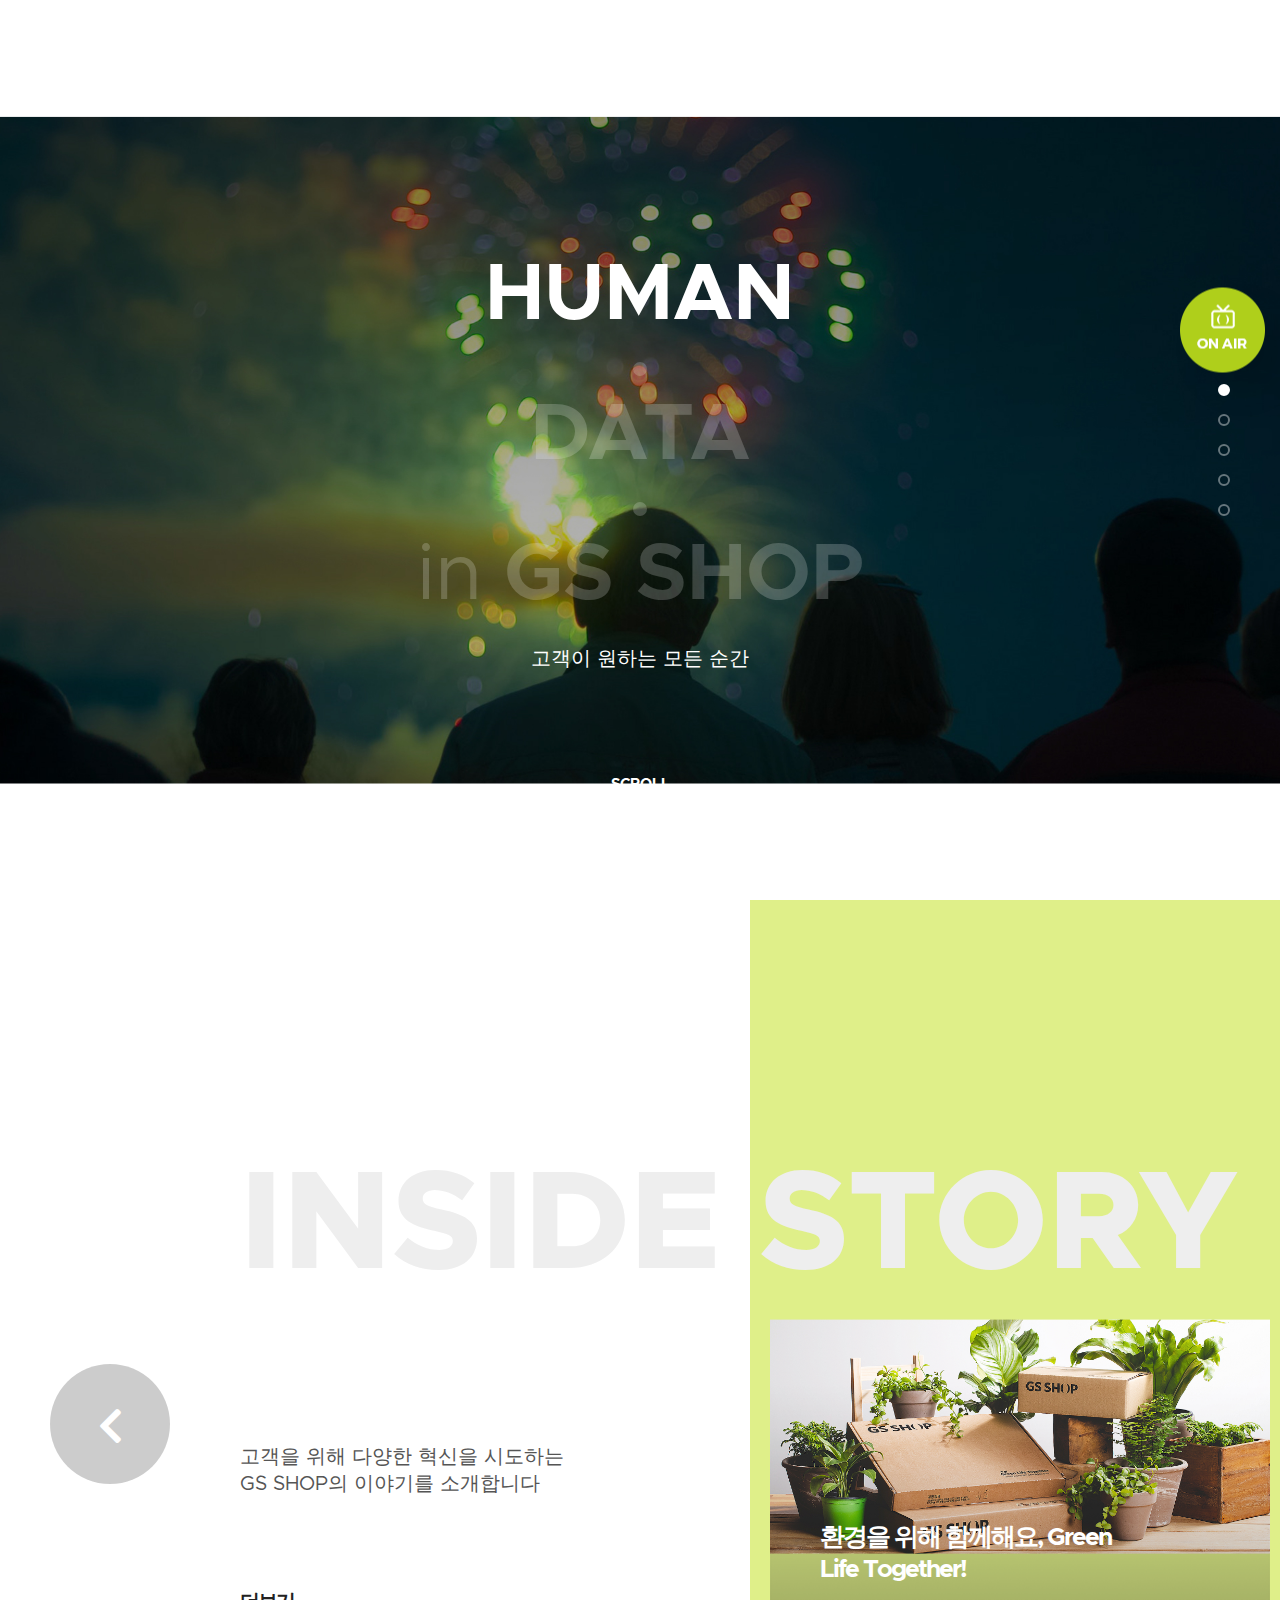
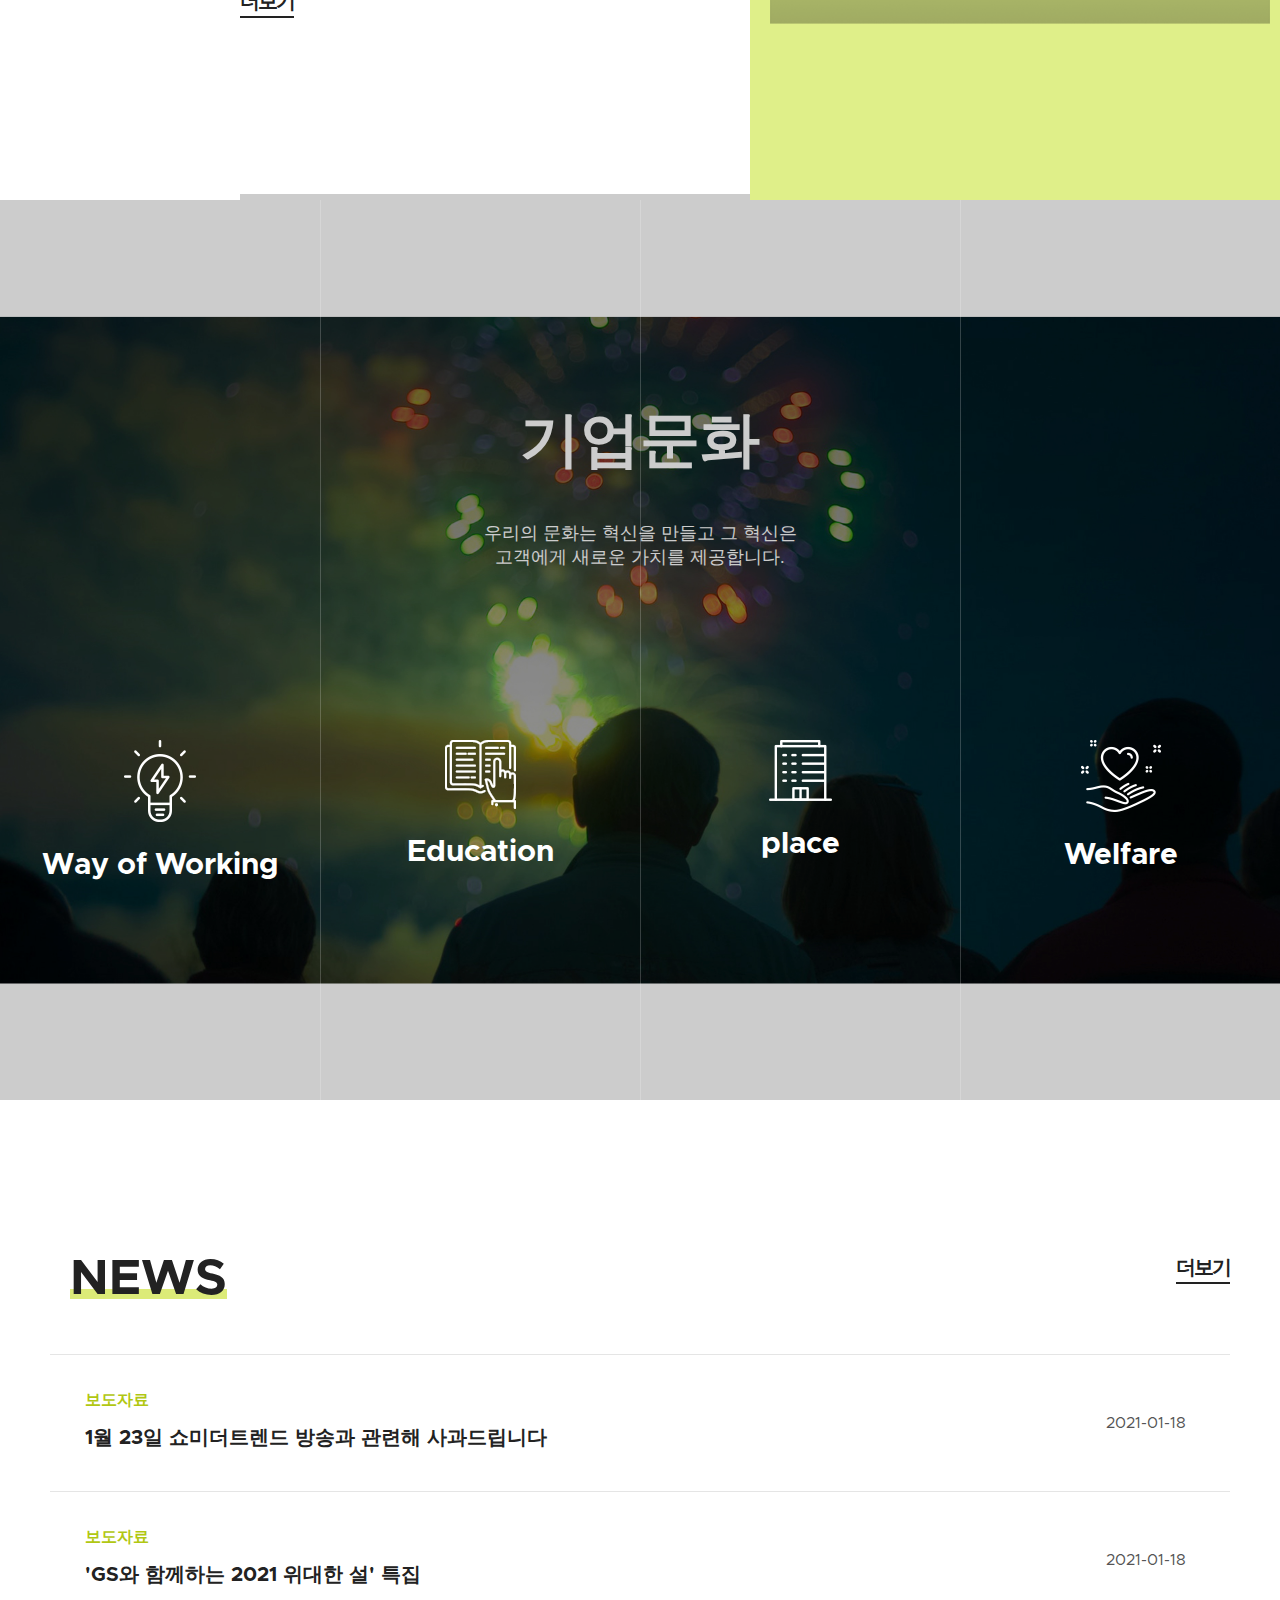
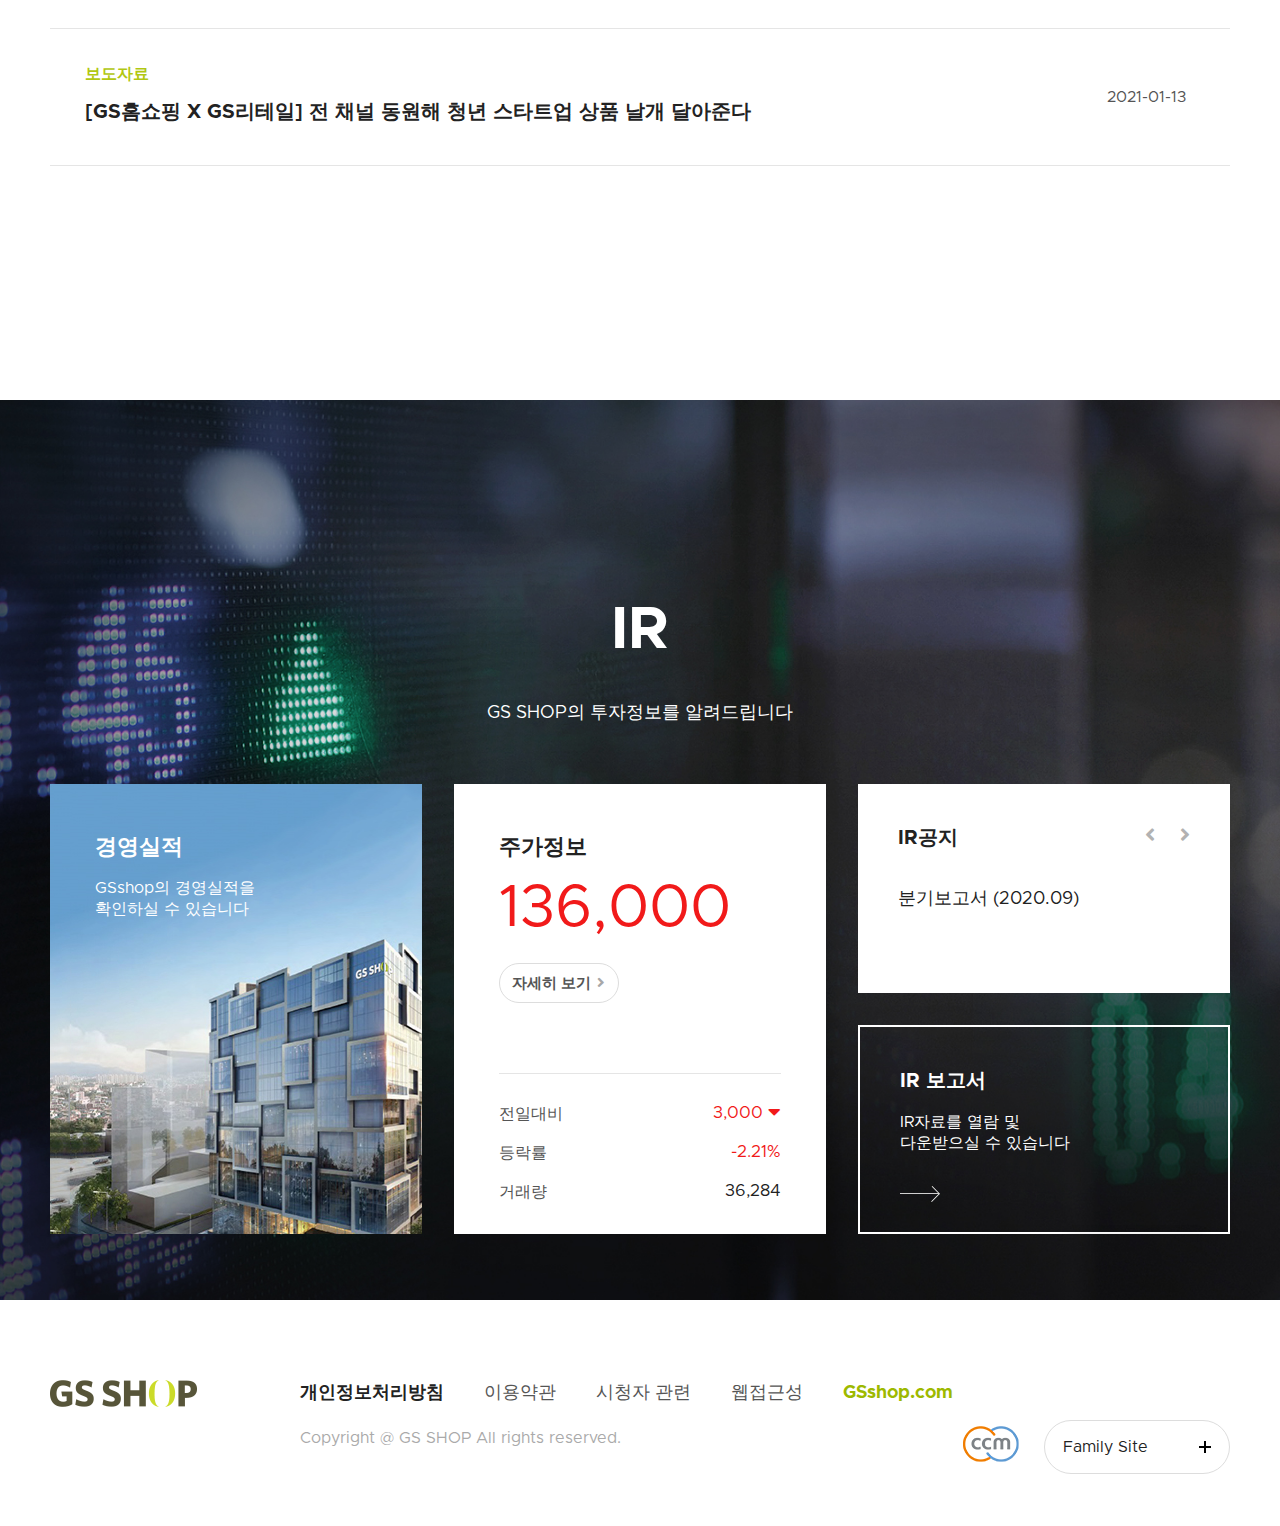
==== index.html @ 45866433 "Add files via upload" ====
<!DOCTYPE html>
<html lang="ko">
  <head>
    <meta charset="utf-8" />
    <meta http-equiv="X-UA-Compatible" content="IE=edge" />
    <meta name="viewport" content="width=device-width, initial-scale=1, viewport-fit=cover" />
    <meta name="keywords" content="GS SHOP, GS홈쇼핑, GS SHOP 홈페이지, GS홈쇼핑 홈페이지, GS홈쇼핑 기업사이트">
    <title>GS SHOP</title>
    <meta name="description" content="GS SHOP(GS홈쇼핑)의 비전, 비즈니스, 기업문화, 뉴스, IR 관련 내용을 소개하는 공식 홈페이지 입니다.">
    <link rel="shortcut icon" type="image/x-icon" href="favicon.ico" />
    <link rel="stylesheet" href="fa/css/all.min.css" />
    <link rel="stylesheet" href="css/web-font.css" />
    <link rel="stylesheet" href="css/style-pc.css" media="screen and (min-width: 1024px)" />
    <link rel="stylesheet" href="css/style-m.css" media="screen and (max-width: 1023.9px)" />
    <script src="js/jquery-3.5.1.min.js"></script>
    <script src="js/common.js"></script>
  </head>
<body class="main">
  <div id="wrapper" class="">
    <a href="#main" id="skip-nav">메뉴 건너뛰기</a>
    <header id="header" class="">
      <h1><a href="index.html"><img alt="GS SHOP" src="./img/logo_white.png" /><img alt="GS SHOP" src="./img/logo_color.png" /></a></h1>
      <a id="menu-m" href="#" class="mobile">
        <img alt="메뉴 열기" src="./img/icon-menu.png" />
        <img alt="메뉴 열기" src="./img/icon-menu-dark.png" />
      </a>
      <nav id="gnb">
        <ul class="pc">
          <li data-menu="introduce" class="">
            <a href="#">회사소개</a>
            <ul>
              <li data-menu="summary"><a href="#">회사개요</a></li>
              <li data-menu="history"><a href="#">연혁</a></li>
              <li data-menu="business"><a href="#">사업소개</a></li>
              <li data-menu="culture"><a href="#">기업문화</a></li>
            </ul>
          </li>
          <li data-menu="media">
            <a href="#">미디어센터</a>
            <ul>
              <li data-menu="news"><a href="#">NEWS</a></li>
              <li data-menu="on-air"><a href="#">ON-AIR</a></li>
              <li data-menu="indise-story"><a href="#">INSIDE STORY</a></li>
            </ul>
          </li>
          <li data-menu="manage">
            <a href="#">지속가능경영</a>
            <ul>
              <li data-menu="contribution"><a href="#">사회공헌</a></li>
              <li data-menu="environment"><a href="./page/manege-environment.html">환경경영</a></li>
              <li data-menu="shared-growth"><a href="#">동반성장</a></li>
              <li data-menu="future"><a href="#">미래성장</a></li>
              <li data-menu="ethics"><a href="#">윤리경영</a></li>
            </ul>
          </li>
          <li data-menu="invest" class="on">
            <a href="#">투자정보</a>
            <ul>
              <li data-menu="ir-info"><a href="#">IR정보</a></li>
              <li data-menu="performance"><a href="#">경영실적</a></li>
              <li data-menu="structure"><a href="#">기업지배구조</a></li>
            </ul>
          </li>
        </ul>
        <a class="hire pc" href="#">인재채용<br />바로가기</a>

        <div id="top-mobile" class="mobile">
          <a class="close mobile" href="#"><img src="./img/icon-close.png" alt="네비게이션 메뉴 닫기"></a>
          <a class="logo" href="index.html"><img alt="GS SHOP" src="./img/logo_color.png" /></a>
          <ul class="lang">
            <li class="on"><a href="#">KOR</a></li>
            <li><a href="#">ENG</a></li>
          </ul>
        </div>
        <div class="scroll mobile">
          <ul>
            <li data-menu="introduce">
              <a href="#">회사소개<i class="fas fa-chevron-down"><span>열기</span></i><i class="fas fa-chevron-up"><span>닫기</span></i></a>
              <ul>
                <li data-menu="summary"><a href="#">회사개요</a></li>
                <li data-menu="history"><a href="#">연혁</a></li>
                <li data-menu="business"><a href="#">사업소개</a></li>
                <li data-menu="culture"><a href="#">기업문화</a></li>
              </ul>
            </li>
            <li data-menu="media">
              <a href="#">미디어센터<i class="fas fa-chevron-down"><span>열기</span></i><i class="fas fa-chevron-up"><span>닫기</span></i></a>
              <ul>
                <li data-menu="news"><a href="#">NEWS</a></li>
                <li data-menu="on-air"><a href="#">ON-AIR</a></li>
                <li data-menu="indise-story"><a href="#">INSIDE STORY</a></li>
              </ul>
            </li>
            <li data-menu="manage">
              <a href="#">지속가능경영<i class="fas fa-chevron-down"><span>열기</span></i><i class="fas fa-chevron-up"><span>닫기</span></i></a>
              <ul>
                <li data-menu="contribution"><a href="#">사회공헌</a></li>
                <li data-menu="environment"><a href="#">환경경영</a></li>
                <li data-menu="shared-growth"><a href="#">동반성장</a></li>
                <li data-menu="future"><a href="#">미래성장</a></li>
                <li data-menu="ethics"><a href="#">윤리경영</a></li>
              </ul>
            </li>
            <li data-menu="invest" class="">
              <a href="#">투자정보<i class="fas fa-chevron-down"><span>열기</span></i><i class="fas fa-chevron-up"><span>닫기</span></i></a>
              <ul>
                <li data-menu="ir-info"><a href="#">IR정보</a></li>
                <li data-menu="performance"><a href="#">경영실적</a></li>
                <li data-menu="structure"><a href="#">기업지배구조</a></li>
              </ul>
            </li>
          </ul>
          <a class="hire" href="#">인재채용<br />바로가기</a>
        </div>
        <p id="info-mobile" class="mobile">
          <a href="#">입점안내</a>
          <a href="#">위치안내</a>
        </p>
      </nav>

      <ul id="top-menu" class="pc">
        <li><a href="#">입점안내</a></li>
        <li><a href="#">위치안내</a></li>
        <li class="lang">
          <a href="#">KOR</a>
          <a href="#">ENG</a>
        </li>
        <span class="chevron">
          <i class="fas fa-chevron-down"><span>언어 열기</span></i>
          <i class="fas fa-chevron-up"><span>언어 닫기</span></i>
        </span>
      </ul>
    </header>

    <main id="main">
      <a class="btn-onair" href="#"><img src="./img/icon-onair.png" alt="on air"></a>
      <ul id="page-indicator" class="indicator pc">
        <li class="on"><a href="#main-visual">1번 섹션 보기</a></li>
        <li class=""><a href="#main-story">2번 섹션 보기</a></li>
        <li class=""><a href="#main-culture">3번 섹션 보기</a></li>
        <li class=""><a href="#main-news">4번 섹션 보기</a></li>
        <li class=""><a href="#main-ir">5번 섹션 보기</a></li>
      </ul>

      <section id="main-visual" class="page">
        <video class="pc" autoplay muted loop poster="./img/main-visual-01.jpg">
          <source src="./video/main-video.mp4" />
        </video>
        <div class="animation human">
          <h2>
            <em>HUMAN</em>
            <em>DATA</em>
            <em><span>in</span> GS SHOP</em>
          </h2>
          <p>
            <span>고객이 원하는 모든 순간</span>
            <span>고객에 대한 이해와 데이터를 바탕으로</span>
            <span>고객의 더 나은 삶과 특별한 경험을 만들어 나갑니다</span>
          </p>
          
        </div>
        <span>SCROLL</span>
      </section>

      <section id="main-story" class="page swipe">
        <h2>
          Designing Life Together
          <em>INSIDE STORY</em>
          <P>고객을 위해 다양한 혁신을 시도하는<br />GS SHOP의 이야기를 소개합니다</P>
        </h2>
        <a class="more" href="#">더보기</a>
        <ul>
          <li>
            <a href="#">
              <div class="txt">
                <em>환경을 위해 함께해요, Green<br />Life Together!</em>
                <span>2020 GS SHOP의 친환경 활동 총결산</span>
              </div>
              
            </a>
          </li>
          <li>
            <a href="#">
              <div class="txt">
                <em>스물다섯 살 GS SHOP의 아주<br />특별한 생일 파티</em>
                <span>개국 25주년을 맞은 GS SHOP 생일 파티에 여러분을 초대합니다!!</span>
              </div>
            </a>
          </li>
          <li>
            <a href="#">
              <div class="txt">
                <em>"상생을 위한 끊임없는 노력" GS<br />SHOP 상생스토리</em>
                <span>파트너사와 함께 어려움을 극복해 나갑니다.</span>
              </div>
            </a>
          </li>
          <li>
            <a href="#">
              <div class="txt">
                <em>홈쇼핑 방송의 패러다임을 바꾸<br />다! OSS(One Stop Service)<br />이야기</em>
                <span>임직원과 고객의 경험을 풍성하게 하는 영상 제작 프로젝트 'OSS'를 소개합니다.</span>
              </div>
            </a>
          </li>
        </ul>
        <p class="control pc">
          <a href="#" class="prev"><i class="fas fa-chevron-left"><span>이전</span></i></a>
          <a href="#" class="next on"><i class="fas fa-chevron-right"><span>다음</span></i></a>
        </p>
        <div class="status"><span></span></div>
      </section>
      
      <section id="main-culture" class="page">
        <video class="pc" autoplay muted loop poster="./img/main-visual-01.jpg">
          <source src="./video/main-culture.mp4" />
        </video>
        <div class="title">
          <h2>기업문화</h2>
          <p>우리의 문화는 혁신을 만들고 그 혁신은<br class="only-m" />고객에게 새로운 가치를 제공합니다.</p>
        </div>
        <ul>
          <li class="on">
            <a href="#" class="category">
              <img src="./img/main-culture-01.png" alt="">
              <h3>Way of Working<p>GS SHOP은 함께 고민하고<br />함께 혁신합니다</p></h3>
            </a>
            <ul class="contents">
              <li><a href="#">Digital TRansformation</a></li>
              <li><a href="#">Collaboration</a></li>
              <li><a href="#">Innovation Eco System</a></li>
            </ul>
          </li>
          <li>
            <a href="#" class="category">
              <img src="./img/main-culture-02.png" alt="">
              <h3>Education<p>GS SHOP의 교육은<br />가르치지 않습니다</p></h3>
            </a>
            <ul class="contents">
              <li><a href="#">Open Innovation 교육</a></li>
              <li><a href="#">자발적 참여형 교육제도</a></li>
            </ul>
          </li>
          <li>
            <a href="#" class="category">
              <img src="./img/main-culture-03.png" alt="">
              <h3>place<p>GS SHOP의 혁신은 바로<br />이 곳에서 만들어 집니다</p></h3>
            </a>
            <ul class="contents">
              <li><a href="#">Open Innovation Office</a></li>
              <li><a href="#">Zaban, Urban</a></li>
              <li><a href="#">휴식공간</a></li>
            </ul>
          </li>
          <li>
            <a href="#" class="category">
              <img src="./img/main-culture-04.png" alt="">
              <h3>Welfare<p>GS SHOP의 임직원들의 '걱정 없는'<br />회사생활을 만들어 나갑니다</p></h3>
            </a>
            <ul class="contents">
              <li><a href="#">휴양시설</a></li>
              <li><a href="#">사내어린이집</a></li>
              <li><a href="#">헬스장</a></li>
            </ul>
          </li>
        </ul>
      </section>
      
      <section id="main-news" class="page">
        <div id="news-wrapper">
          <div>
            <h2>NEWS</h2>
            <a href="#" class="more">더보기</a>   
          </div>
          <ul>
            <li class="on cover">
              <a href="#">
                <div>
                  <span class="category">보도자료</span>
                  <em>1월 23일 쇼미더트렌드 방송과 관련해 사과드립니다</em>
                  <p>1월 23일 밤 쇼미더트렌드 방송과 관련하여 사과드립니다. 23일 밤 방송 중 출연자의 적절치 한 발언으로 고객님과 시청자 여러분들께 실망스러움을 드렸습니다. GS홈쇼핑은 이 상황을 심각하게 받아들이고 무거운 책임감을 느끼고 ...</p>
                  <span class="date">2021-01-18</span>
                </div>
              </a>
            </li>
            <li class="">
              <a href="#">
                <div>
                  <span class="category">보도자료</span>
                  <em>'GS와 함께하는 2021 위대한 설' 특집</em>
                  <p> -GS샵 X GS리테일, 올 7월 통합 앞두고 ‘위대한 설’ 첫 고객 통합 마케팅 기획 -공동경품 진행 ‘황금소 코인’ 총 60명 추첨…양사크로스 마케팅도 펼쳐 합병을...</p>
                  <span class="date">2021-01-18</span>
                </div>
              </a>
            </li>
            <li class="">
              <a href="#">
                <div>
                  <span class="category">보도자료</span>
                  <em>[GS홈쇼핑 X GS리테일] 전 채널 동원해 청년 스타트업 상품 날개 달아준다</em>
                  <p>-GS홈쇼핑, GS리테일과 미래 먹거리 발굴 프로젝트 ‘넥스트 푸디콘’ 통해 스타트업 지원 -162개 참가기업 중 5곳 6개월간 멘토링 진행…페이크커피, 저염도시락 등 상품화 성공 -GS홈쇼핑, 오픈이노베이션 위해 국내외 800여개...</p>
                  <span class="date">2021-01-13</span>
                </div>
              </a>
            </li>
          </ul>
        </div>
      </section>

      <section id="main-ir" class="page">
        <div class="title">
          <h2>IR</h2>
          <p>GS SHOP의 투자정보를 알려드립니다</p>
        </div>

        <div class="layout">
          <div class="layout-box col pic1"><a href="#"><em class="title">경영실적</em><span>GSshop의 경영실적을<br />확인하실 수 있습니다</span></a></div>
          <div class="layout-box col bg">
            <em class="title">주가정보</em>
            <span>136,000</span>
            <a href="#">자세히 보기<i class="fas fa-angle-right"></i></a>
            <ul>
              <li>전일대비<em>3,000<i class="fas fa-caret-down"><span>하락</span></i></em></li>
              <li>등락률<em>-2.21%</em></li>
              <li>거래량<em>36,284</em></li>
            </ul>
          </div>
          <div class="layout-box row">
            <div class="bg" id="ir-slide">
              <em class="title">IR공지</em>
              <ul>
                <li class="mobile"><a href="#">IR공지를 확인하실 수 있습니다</a></li>
                <li class="on"><a href="#">분기보고서 (2020.09)</a></li>
                <li><a href="#">주요사항보고서(회사합병결정)</a></li>
                <li><a href="#">GS홈쇼핑, (주)한진에 전략적 투자...물류협력 파트너십 강화</a></li>
                <li><a href="#">GS홈쇼핑, KCGS 지배구조 평가서 '우수기업' 선정</a></li>
              </ul>
              <p class="control">
                <a href="#" class="prev"><i class="fas fa-angle-left"><span>이전</span></i></a>
                <a href="#" class="next"><i class="fas fa-angle-right"><span>다음</span></i></a>
              </p>
            </div>
            <div class="border">
              <a href="#">
                <em class="title">IR 보고서</em>
                <span>IR자료를 열람 및<br />다운받으실 수 있습니다</span>
              </a>
            </div>
          </div>
        </div>
      </section>
    </main>

    <footer id="footer">
      <ul class="link">
        <li><a href="#">개인정보처리방침</a></li>
        <li><a href="#">이용약관</a></li>
        <li><a href="#">시청자 관련</a></li>
        <li><a href="#">웹접근성</a></li>
        <li><a href="#">GSshop.com</a></li>
      </ul>
      <span>Copyright @ GS SHOP All rights reserved.</span>
      <div id="footer-menu">
        <a href="#"><img alt="소비자중심경영 인증제도 CCM" src="./img/iconFooter_ccm.png" /></a>
        <button type="button" class="family ">
          Family Site
          <span class="more"></span>
          <ul>
            <li>
              <em>자매사</em>
              <ul>
                <li><a href="#">GS</a></li>
                <li><a href="#">GS칼텍스</a></li>
                <li><a href="#">GS리테일</a></li>
                <li><a href="#">GS EPS</a></li>
                <li><a href="#">GS건설</a></li>
                <li><a href="#">GS글로벌</a></li>
                <li><a href="#">GS스포츠</a></li>
                <li><a href="#">GS에너지</a></li>
                <li><a href="#">GS E&R</a></li>
              </ul>
            </li>
            <li>
              <em>자회사</em>
              <ul>
                <li><a href="#">GS텔레서비스</a></li>
                <li><a href="#">텐바이텐</a></li>
              </ul>
            </li>
          </ul>
        </button>
      </div>
    </footer>
  </div>
  
<script>
'use strict';

// main page scroll event
var numPage = $('#main > section.page').length;
var pageNow = 0;
var pagePrev = 0;
var pageNext = 0;
var scrollEvent = ('onmousewheel' in window) ? 'mousewheel' : 'DOMMouseScroll';
var isBlocked = false;

// pc에서 만 적용
if($(window).width() > 1024) {
  showPage(1);
  
  $('#page-indicator > li > a').on('click', function() {
    var index = $('#page-indicator > li').index($(this).parent());
    showPage(index + 1);
  });
  
  window.addEventListener(scrollEvent, function(e) {
    e.preventDefault();
    if (isBlocked === true) return false;
    isBlocked = true;
    var delta = 0;
    if (scrollEvent === 'mousewheel') {
      delta = e.wheelDelta / -120;
    } else {
      delta = e.detail / 3;
    }
    if (delta > 0) {
      showPage(pageNext);
    } else if (delta < 0) {
      showPage(pagePrev);
    }
  }, {'passive': false});
}

$(window).on('resize', function() {
  if($(window).width() > 1024) {
  showPage(1);
  
  $('#page-indicator > li > a').on('click', function() {
    var index = $('#page-indicator > li').index($(this).parent());
    showPage(index + 1);
  });
  
  window.addEventListener(scrollEvent, function(e) {
    e.preventDefault();
    if (isBlocked === true) return false;
    isBlocked = true;
    var delta = 0;
    if (scrollEvent === 'mousewheel') {
      delta = e.wheelDelta / -120;
    } else {
      delta = e.detail / 3;
    }
    if (delta > 0) {
      showPage(pageNext);
    } else if (delta < 0) {
      showPage(pagePrev);
    }
  }, {'passive': false});
}
});

function showPage(n) {
  var scrollAmt = $('section.page:eq(' + (n - 1) + ')').offset().top;
  $('html').stop(true).animate({'scrollTop': scrollAmt}, 500, function() {
    isBlocked = false;
  });
  $('#page-indicator > li').removeClass('on');
  $('#page-indicator > li:eq(' + (n - 1) + ')').addClass('on');
  pageNow = n;
  pagePrev = (n <= 1) ? 1 : (n - 1);
  pageNext = (n >= numPage) ? numPage : (n + 1);
}


// IR 공지 slide event
if($(window).width() > 500) textSlide('#ir-slide', 2);
else textSlide('#ir-slide', 1);

$(window).on('resize', function() {
  if($(window).width() > 500) textSlide('#ir-slide', 2);
  else textSlide('#ir-slide', 1);
});

function textSlide(selector, first) {
  var $selector = $(selector);
  var numSlide = $selector.find('> ul > li').length;
  var slideNow = 0;
  var slidePrev = 0;
  var slideNext = 0;
  var slideFirst = first;

  showSlide(slideFirst);

  $selector.find('.prev').on('click', function() {
    showSlide(slidePrev);
  });
  $selector.find('.next').on('click', function() {
    showSlide(slideNext);
  });

  function showSlide(n) {
    $selector.find('> ul > li').css({'display': 'none'});
    $selector.find('> ul > li:eq(' + (n - 1) + ')').css({'display': 'block'});
    slideNow = n;
    slidePrev = (n === 2) ? numSlide : n - 1;
    slideNext = (n === numSlide) ? 2 : n + 1;
  }
}

</script>
</body>
</html>
---- css/web-font.css ----
@charset "utf-8";

@font-face {
  font-family: 'Metropolis';
  font-weight: 300;
  src: url(../font/Metropolis-Light.woff) format('woff');
}

@font-face {
  font-family: 'Metropolis';
  font-weight: 400;
  src: url(../font/Metropolis-Regular.woff) format('woff');
}

@font-face {
  font-family: 'Metropolis';
  font-weight: 500;
  src: url(../font/Metropolis-Medium.woff) format('woff');
}

@font-face {
  font-family: 'Metropolis';
  font-weight: 700;
  src: url(../font/Metropolis-Bold.woff) format('woff');
}

@font-face {
  font-family: 'Metropolis';
  font-weight: 800;
  src: url(../font/Metropolis-ExtraBold.woff) format('woff');
}
---- css/style-pc.css ----
@charset "utf-8";

/* reset */
html {-webkit-text-size-adjust: none; text-size-adjust: none;}
body {margin: 0;}
h1, h2, h3, h4, h5, h6, p, ul, ol, li , dl, dd {margin: 0; padding: 0;}
li {list-style: none;}
a {color: inherit; text-decoration: none;}
em {font-style: normal;}
img {max-width: 100%; vertical-align: middle;}
.mobile {display: none !important;}
br.only-m {content: '';}
br.only-m:after {content: '\00a0';}
.ir-hidden {position: absolute; left: -9999px;}
i[class^="fas"] {position: relative; display: inline-block; vertical-align: middle; overflow: hidden;}
i[class^="fas"] span {position: absolute; left: -9999px;}
button {background: none; text-align: left; font-size: inherit; font-family: inherit; color: inherit; outline: none;}
.clearfix::after {content: ''; display: block; clear: both;}
table {border-collapse: collapse; border-spacing: 0; } 
th, td { display: inline-block; white-space: nowrap; text-align: left;}


/* common */
body {font-family: 'Metropolis', sans-serif; font-weight: 400; font-size: 16px; color: #222222;}
#wrapper {position: relative; min-width: 1024px; overflow: hidden;}
#skip-nav {position: fixed; left: 0; top: -30px; width: 100%; height: 30px; line-height: 30px; text-align: center; background: #cccccc; transition: all 0.3s; z-index: 99999;}
#skip-nav:focus {top: 0;}
#header {position: fixed; left: 0; top: 0; width: 100%; height: 90px; z-index: 10000;}
#header::before {content: ''; position: absolute; left: 0; top: 0; width: 100%; height: 0; transition: height 0.3s; background: #ffffff;}
#header::after {content: ''; position: absolute; left: 0; top: 100%; width: 100%; height: 1px; background: #dddddd; opacity: 0;}
#header h1 {position: absolute; left: 50px; top: 0; width: 146px; height: 100%;}
#header h1 a {display: block; height: 100%;}
#header h1 a img {position: absolute; width: 100%; left: 0; top: 50%; transform: translate(0, -50%);}
#header h1 a img + img {display: none;}
#gnb {position: absolute; left: 50%; top: 50%; transform: translate(-50%, -50%);}
#gnb > ul > li {position: relative; float: left;  text-align: center;}
#gnb > ul > li + li {margin-left: 80px;}
#gnb > ul > li > a {position: relative; display: block; line-height: 90px; font-weight: 600; color: #ffffff; transition: color 0.3s;}
#gnb > ul > li > a::after {content: ''; position: absolute; left: 0; bottom: 0; width: 100%; height: 3px;  background: #b1c715; opacity: 0;}
#gnb > ul > li:hover > a::after {opacity: 1;}
#gnb > ul > li > ul {position: absolute; top: 100%; width: 100%; height: 0; overflow: hidden; margin-top: 40px; font-weight: 300; color: #555555; transition: height 0.2s;}
#gnb > ul > li[data-menu^="media"],
#gnb > ul > li[data-menu^="invest"] {position: relative;}
#gnb > ul > li[data-menu^="media"] > ul,
#gnb > ul > li[data-menu^="invest"] > ul {position: absolute; left: 50%; transform: translate(-50%, 0); width: 120px;}
#gnb > ul > li > ul > li > a {display: block; line-height: 34px;}
#gnb > ul > li > ul > li > a:hover {font-weight: 500; color: #b1c712;}
#gnb > a.hire {position: absolute; left: calc(100% + 6%); top: calc(100% + 40px); width: 320px; height: 168px; padding: 30px 35px; font-size: 20px; line-height: 26px; font-weight: 300; background: url(../img/gnb_hire.jpg) center no-repeat; background-size: cover; box-sizing: border-box;  display: none;}
#gnb > a.hire::before {content: ''; width: 44px; height: 10px; position: absolute; left: 35px; bottom: 30px; background: url(../img/icon-arrow.png) center no-repeat; background-size: cover;}
#top-menu {position: absolute; height: 100%; right: 50px; top: 50%; transform: translate(0, -50%); z-index: 10;}
#top-menu > li {float: left; font-size: 15px; color: #ffffff; transition: all 0.3s;}
#top-menu > li:first-child {position: relative;}
#top-menu > li:first-child::after {content: ''; width: 1px; height: 11px; background: #ffffff; position: absolute; left: 100%; top: 50%; transform: translate(-50%, -50%);}
#top-menu > li > a {display: block; line-height: 90px; padding: 0 16px;}
#top-menu > li.lang {position: relative; top: 28px; font-size: 14px; width: 94px; height: 36px; padding-left: 20px; margin-left: 20px; border-radius: 32px; box-sizing: border-box; overflow: hidden; transition: all 0.3s; border: 1px solid rgba(255, 255, 255, 0.4); transition: none;}
#top-menu > li.lang > a {display: block; line-height: 36px; padding: 0;}
#top-menu > .chevron {position: absolute; right: 16px; top: 50%; transform: translate(0, -50%);}
#top-menu > .chevron > i {color: #ffffff;}
#top-menu > .chevron > i + i {display: none;}

/* #header.dark {background: #ffffff;} */
#header.open:before {height: 360px;}
#header.open:after {opacity: 1;}
#header.dark h1 a img,
#header.open h1 a img {display: none;}
#header.dark h1 a img + img,
#header.open h1 a img + img {display: block;}
#header.dark #gnb > ul > li > a,
#header.open #gnb > ul > li > a {color: #222222;}
#header.open #gnb > ul > li > ul {height: 170px;}
#header.open #gnb > a.hire {display: block;}
#header.dark #top-menu > li,
#header.open #top-menu > li {color: #222222;}
#header.dark #top-menu > li:first-child::after,
#header.open #top-menu > li:first-child::after {background-color: #c3c3c3;}
#header.dark #top-menu > li.lang,
#header.open #top-menu > li.lang {border-color: rgba(0, 0, 0, 0.4);}
#header.dark #top-menu > .chevron > i,
#header.open #top-menu > .chevron > i {color: rgba(0, 0, 0, 0.4);}
#top-menu > li.lang.on {height: 70px; border-radius: 15px; background: #ffffff;}
#top-menu > li.lang.on > a:hover {color: #afc511;}
#top-menu > li.lang.on + .chevron > i {display: none;}
#top-menu > li.lang.on + .chevron > i + i {display: block;}

@media screen and (max-width: 1280px) {
  #gnb > ul > li + li {margin-left: 40px;}
  #gnb > a.hire {width: 240px; height: 145px; padding: 25px 30px;}
  #top-menu {right: 15px;}
  #top-menu > li > a {padding: 0 10px;}
  #top-menu > li.lang {margin-left: 0;}
}


/* main */
body.main #main > section {height: 100vh;}
body.main #main > .btn-onair {position: fixed; right: 15px; top: 50%; width: 85px; height: 85px; transform: translate(0, calc(-50% - 120px)); z-index: 1000; border-radius: 50%; box-shadow: 20px 20px 30px 0 rgb(0 0 0 / 10%);}
body.main #main > .btn-onair > img {width: 100%;}
body.main #main > ul.indicator {position: fixed; right: 50px; top: 50%; transform: translate(0, -50%); z-index: 1000;}
body.main #main > ul.indicator > li + li {margin-top: 18px;}
body.main #main > ul.indicator > li > a {display: block; width: 12px; height: 12px; text-indent: -9999px; overflow: hidden; border: 2px solid #ffffff; border-radius: 50%; box-sizing: border-box; opacity: 0.4;}
body.main #main > ul.indicator > li.on > a {background: #ffffff; opacity: 1;}
body.main #main > ul.indicator.dark > li > a {border-color: #333333;}
body.main #main > ul.indicator.dark > li.on > a {background: #333333;}

#main-visual {position: relative; overflow: hidden; min-height: 750px;}
#main-visual > div.animation {position: absolute; left: 50%; top: 50%; transform: translate(-50%, -50%); width: 500px; color: rgba(255, 255, 255, 0.2);}
#main-visual > div.animation > h2 {font-size: 80px; font-weight: 700; text-align: center; margin-bottom: 30px;}
#main-visual > div.animation > h2 > em {position: relative ;}
#main-visual > div.animation > h2 > em + em {display: block; margin-top: 60px;}
#main-visual > div.animation > h2 > em + em::before {content: ''; position: absolute; left: 50%; top: -50%; transform: translate(-50%, 50%); width: 14px; height: 14px; border-radius: 50%; background: rgba(255, 255, 255, 0.2);}
#main-visual > div.animation > h2 > em > span {font-weight: 400;}
#main-visual > div.animation > p {position: relative;}
#main-visual > div.animation > p > span {position: absolute; font-size: 20px; color: #ffffff;display: none; width: 100%; text-align: center;}

#main-visual > div.animation.default {color: #ffffff;}
#main-visual > div.animation.human > h2 > em:first-child {color: #ffffff}
#main-visual > div.animation.human > p > span:first-child {display: block;}
#main-visual > div.animation.data > h2 > em:nth-child(2) {color: #ffffff}
#main-visual > div.animation.data > p > span:nth-child(2) {display: block;}
#main-visual > div.animation.gs > h2 > em:nth-child(3) {color: #ffffff}
#main-visual > div.animation.gs > p > span:nth-child(3) {display: block;}
#main-visual > span {position: absolute; left: 50%; bottom: 60px; transform: translate(-50%, 0); font-size: 15px;  font-weight: 700; color: #ffffff; }
#main-visual > span::before {content: ''; position: absolute; left: 50%; top: 50%; width: 4px; height: 4px; border-radius: 50px; background: #ffffff;animation: scroll-effect 0.5s linear 0s infinite alternate forwards;}
#main-visual > span::after {content: ''; display: block; width: 24px; height: 38px; border: 2px solid #ffffff; border-radius: 30px; box-sizing: border-box; margin: 10px auto 0;}

#main-story {position: relative; overflow: hidden;}
#main-story::before {content: ''; display: block; width: 530px; height: 100%; background: #dfef89; margin-left: auto;}
#main-story > h2 {position: absolute; left: 240px; top: 50%; transform: translate(0, -50%); font-size: 30px; color: #b1c712; z-index: 10;}
#main-story > h2 > em {display: block; font-size: 90px; font-weight: 800; color: #222222; margin-top: 24px; position: relative;}
#main-story > h2 > p {margin-top: 46px; font-size: 20px; font-weight: 400; color: #555555;}
#main-story > p.control {position: absolute; left: 50px; bottom: 316px; width: 1370px;}
#main-story > p.control > a.prev {float: left;}
#main-story > p.control > a.next {float: right;}
#main-story > p.control > a {width: 120px; height: 120px; font-size: 40px; line-height: 120px; text-align: center; border-radius: 50%; color: #ffffff; background: rgba(0, 0, 0, 0.2);}
#main-story > p.control > a.on {background: rgba(0, 0, 0, 0.5);}
#main-story > a.more {position: absolute; left: 240px; bottom: 182px;}
#main-story > ul {position: absolute; width: 2090px; left: 770px; top: 50%; transform: translate(0, -10%);}
#main-story > ul > li {float: left; width: 500px; height: 304px; background: url(../img/main-story-01.jpg) center top no-repeat; background-size: 100%;}
#main-story > ul > li:nth-child(2) {background-image: url(../img/main-story-02.jpg);}
#main-story > ul > li:nth-child(3) {background-image: url(../img/main-story-03.jpg);}
#main-story > ul > li:nth-child(4) {background-image: url(../img/main-story-04.jpg);}
#main-story > ul > li + li {margin-left: 30px;}
#main-story > ul > li > a {position: relative; display: block; height: 100%; background: url(../img/main-story-05.png) center no-repeat; background-size: cover;}
#main-story > ul > li > a > .txt {position: absolute; left: 0; top: 50%; width: 430px; padding: 50px; padding-bottom: 100px; background: none; box-shadow: none; transition: all 0.3s; box-sizing: border-box;}
#main-story > ul > li > a > .txt::after {content: ''; position: absolute; left: 50px; bottom: 50px; width: 40px; height: 16px; background: url(../img/main-story-06.png) center no-repeat; background-size: contain; display: none;}
#main-story > ul > li > a > .txt > em {display: block; font-size: 25px; line-height: 32px; font-weight: 700; letter-spacing: -2px; color: #ffffff; margin-bottom: 20px;}
#main-story > ul > li > a > .txt > span {display: none; font-size: 18px; color: rgba(34, 34, 34, 0.7);}
#main-story .status {position: absolute; width: calc(100% - 770px); left: 240px; bottom: 0;}

#main-story > ul > li:hover > a > .txt {background: #ffffff; box-shadow: 10px 10px 30px 0 rgba(0, 0, 0, 0.1); top: 40%;}
#main-story > ul > li:hover > a > .txt::after {display: block;}
#main-story > ul > li:hover > a > .txt > em {color: #222222;}
#main-story > ul > li:hover > a > .txt > span {display: block;}
#main-story.swipe > h2 {color: #ffffff;}
#main-story.swipe > h2 > em {color: #eeeeee; font-size: 140px; top: -100px;}
#main-story.swipe > h2 > p {color: #555555;}
@media screen and (max-width: 1260px) {
  #main-story::before {width: 300px;}
  #main-story.swipe > h2 > em {font-size: 110px;}
  #main-story .status {width: calc(100% - 540px);}
}

#main-culture {position: relative; overflow: hidden; padding-top: 200px; box-sizing: border-box; min-height: 860px;}
#main-culture > div.title {position: relative; text-align: center; color: #ffffff;}
#main-culture > div.title > h2 {font-size: 60px; margin-bottom: 40px; text-align: center; font-weight: 800px;}
#main-culture > div.title > p {font-size: 18px; text-align: center;}
#main-culture > ul {overflow: hidden; position: absolute; left: 0; top: 0; z-index: 100; width: 100%; height: 100%; color: #fff; background: rgba(0, 0, 0, 0.2);}
#main-culture > ul > li {float: left; width: 25%; height: 100%; box-sizing: border-box; padding-top: 540px; transition: padding-top 0.3s;}
#main-culture > ul > li + li {border-left: 1px solid rgba(255, 255, 255, 0.2);}
#main-culture > ul > li > a.category {display: block; text-align: center;}
#main-culture > ul > li > a.category > h3 {margin-top: 28px; font-size: 30px; font-weight: 700;}
#main-culture > ul > li > a.category > h3 > p {display: none;}
#main-culture > ul > li > ul.contents {display: none;}
#main-culture > ul > li:hover {padding-top: 380px; background: rgba(0, 0, 0, 0.3);}
#main-culture > ul > li:hover > a.category > h3 > p {display: block; margin-top: 20px; font-size: 16px; color: rgba(255, 255, 255, 0.6);}
#main-culture > ul > li:hover > ul.contents {display: block; margin-top: 45px;}
#main-culture > ul > li:hover > ul.contents > li + li {margin-top: 5px;}
#main-culture > ul > li:hover > ul.contents > li > a {display: block; width: 250px; height: 60px; margin: 0 auto; border: 1px solid rgba(255, 255, 255, 0.6); text-align: center; line-height: 58px;}

#main-news {padding: 154px 50px; box-sizing: border-box; overflow: hidden; min-height: 900px;}
#news-wrapper {max-width: 1196px; margin: 0 auto;}
#news-wrapper > div {overflow: hidden; margin-bottom: 50px;}
#news-wrapper > div > h2 {font-size: 50px; font-weight: 700; position: relative; float: left; margin-left: 20px;}
#news-wrapper > div > h2::before {content: ''; position: absolute; left: 0; bottom: 0; width: 100%; height: 10px; transform: translate(0, -50%); background: #DCEB78; z-index: -1;}
#news-wrapper > div > a.more {float: right;}
#news-wrapper > ul > li {border-top: 1px solid #e5e5e5; }
#news-wrapper > ul > li:last-child {border-bottom: 1px solid #e5e5e5;;}
#news-wrapper > ul > li > a {display: block; height: 136px;  overflow: hidden;}
#news-wrapper > ul > li > a::before {content: ''; float: right; width: 500px; height: 100%; background: url(../img/main-news-01.png) center no-repeat; background-size: contain; display: none;}
#news-wrapper > ul > li.cover > a::before {background-size: cover;}
#news-wrapper > ul > li:nth-child(2) > a::before {background-image: url(../img/main-news-02.jpg);} 
#news-wrapper > ul > li:nth-child(3) > a::before {background-image: url(../img/main-news-03.jpg);} 
#news-wrapper > ul > li > a > div {position: relative;  height: 100%; padding: 44px 0 0 44px; box-sizing: border-box;}
#news-wrapper > ul > li > a > div > * {display: block;}
#news-wrapper > ul > li > a > div > span.category {font-size: 16px; color: #b1c712; font-weight: 600; margin-bottom: 14px;}
#news-wrapper > ul > li > a > div > em {font-size: 22px; font-weight: 700; line-height: 27px; margin-bottom: 22px;}
#news-wrapper > ul > li > a > div > p { display: none; font-size: 16px; color: #555; font-weight: 300; line-height: 24px;}
#news-wrapper > ul > li > a > div > span.date {position: absolute; right: 44px; top: 50%; transform: translate(0, -50%);color: #555;}
#news-wrapper > ul > li:hover > a {height: 300px;background: #FBFFE6;}
#news-wrapper > ul > li:hover > a::before {display: block;}
#news-wrapper > ul > li:hover > a > div {width: calc(100% - 500px); float: left; padding-right: 70px;}
#news-wrapper > ul > li:hover > a > div > p {display: block;}
#news-wrapper > ul > li:hover > a > div > span.date {right: auto; top: auto; transform: none; left: 44px; bottom: 44px;}

#main-ir {padding: 200px 50px 0; box-sizing: border-box; background: url(../img/main-ir-01.jpg) center no-repeat; background-size: cover; overflow: hidden; min-height: 880px;}
#main-ir > div.title {text-align: center; color: #ffffff; margin-bottom: 60px;}
#main-ir > div.title > h2 {font-size: 60px; margin-bottom: 40px;text-align: center; font-weight: 800px;}
#main-ir > div.title > p {font-size: 18px; text-align: center;}
#main-ir .col.bg > span {font-size: 60px; color: #f11a1a;}
#main-ir .col.bg > a {display: block; width: 120px; height: 40px; box-sizing: border-box; border: 1px solid #dddddd; border-radius: 50px; font-size: 15px; font-weight: 600; color: #555555; line-height: 40px; text-align: center; margin-top: 25px; transition: all 0.3s;}
#main-ir .col.bg > a i {position: relative; top: -2px; margin-left: 6px; color: #A8A8A8; transition: all 0.3s;}
#main-ir .col.bg > a:hover {background: #b4d41b; border-color: #b4d41b; color: #ffffff;}
#main-ir .col.bg > a:hover i {color: #ffffff;}
#main-ir .col.bg > ul {border-top: 1px solid #e5e5e5; padding-top: 30px; margin-top: 70px;}
#main-ir .col.bg > ul > li {color: #555555; position: relative;}
#main-ir .col.bg > ul > li + li {margin-top: 18px;}
#main-ir .col.bg > ul > li:last-child > em {color: #222222;}
#main-ir .col.bg > ul > li > em {float: right; font-size: 17px; color: #f11a1a; }
#main-ir .col.bg > ul > li i {font-size: 20px; top: -2px; margin-left: 5px;}
#main-ir .row > div {position: relative;}
#main-ir .row > div  em.title {display: block; font-size: 20px; font-weight: 600;}
#main-ir .row > .bg em.title {margin-bottom: 35px;}
#main-ir .row > .bg ul {font-size: 18px;}
#main-ir .row > .bg ul > li {display: none;}
#main-ir .row > .bg ul > li.on {display: block;}
#main-ir .row > .bg p.control {position: absolute; right: 40px; top: 40px;}
#main-ir .row > .bg p.control > a {font-size: 20px; color: #B2B2B2;}
#main-ir .row > .bg p.control > a + a {margin-left: 20px;}
#main-ir .row > .border {position: relative; padding: 0; transition: all 0.3s;}
#main-ir .row > .border::before {content: ''; position: absolute; width: 115px; height: 154px; right: 35px; bottom: -2px; transform: translate(0, 100%); background: url(../img/main-ir-04.jpg) center no-repeat; background-size: cover; box-shadow: 1px 10px 10px 10px rgb(0 0 0 / 10%); transition: all 0.3s;}
#main-ir .row > .border:hover {border-color: #b4d41b; background: #b4d41b;}
#main-ir .row > .border:hover::before {transform: none;}
#main-ir .row > .border > a {display: block; padding: 40px; height: 100%; box-sizing: border-box; background: url(../img/main-ir-03.png) 40px calc(100% - 30px) no-repeat;}
#main-ir .row > .border em.title {margin-bottom: 18px;}
#main-ir .row > .border span {font-size: 16px;}


#footer {position: relative; padding: 80px 50px; background: url(../img/logo_color.png) 50px 80px no-repeat;}
#footer > ul {margin-left: 250px; margin-bottom: 26px;}
#footer > ul > li {display: inline-block; font-size: 18px; font-weight: 600;}
#footer > ul > li + li {margin-left: 35px; color: #555555; font-weight: 400;}
#footer > ul > li:last-child {color: #9db900; font-weight: 600;}
#footer > span {display: block; margin-left: 250px; color: #aaaaaa;}
#footer-menu {position: absolute; right: 50px; top: 80px;}
#footer-menu > a {float: left;}
#footer-menu > button.family {position: relative; width: 186px; height: 54px; padding: 0 18px; box-sizing: border-box; border: 1px solid #dddddd; border-radius: 50px; margin-left: 25px; cursor: pointer; overflow: hidden;}
#footer-menu > button.family > .more {position: absolute; width: 12px; height: 12px; right: 18px; top: 50%; transform: translate(0, -50%); transition: 0.3s;}
#footer-menu > button.family > .more::after {content: ''; position: absolute; width: 12px; height: 2px; left: 0; top: 50%; transform: translate(0, -50%); background: #000000;}
#footer-menu > button.family > .more::before {content: ''; position: absolute; width: 2px; height: 12px; left: 50%; top: 0; transform: translate(-50%, 0); background: #000000;}
#footer-menu > button.family > ul {position: absolute; right: -1px; bottom: -2px; transform: translate(0, 100%); width: 476px; height: 260px; box-sizing: border-box; border: 1px solid #bfd715; border-radius: 30px; background: #ffffff; padding: 50px 40px; transition: transform 0.3s; opacity: 0;}
#footer-menu > button.family > ul > li {margin-bottom: 30px; overflow: hidden;}
#footer-menu > button.family > ul > li + li {padding-top: 30px; border-top: 1px solid #e5e5e5;}
#footer-menu > button.family > ul > li:last-child {margin: 0;}
#footer-menu > button.family > ul > li > em {float: left; width: 25%; font-weight: 600;}
#footer-menu > button.family > ul > li > ul {float: right; width: 75%; font-size: 15px; color: #555555;}
#footer-menu > button.family > ul > li > ul > li {float: left; width: 33.33%; height: 32px;}
#footer-menu > button.family > ul > li > ul > li:hover {color: #b1c712;}
#footer-menu > button.family:hover {overflow: visible;}
#footer-menu > button.family:hover > ul {transform: none; opacity: 1;}
#footer-menu > button.family:hover > .more {transform: translate(0, -50%) rotate(-45deg); z-index: 100;}


@media screen and (max-width: 1300px) {
  #footer-menu {top: 120px;}
  #news-wrapper > ul > li > a::before {width: 380px;}
  #news-wrapper > ul > li > a > div {padding: 35px;}
  #news-wrapper > ul > li > a > div > em {font-size: 20px; margin-bottom: 18px;}
  #news-wrapper > ul > li > a > div > p {font-size: 15px;}
  #news-wrapper > ul > li:hover > a > div {width: calc(100% - 380px);}
  #news-wrapper > ul > li:hover > a > div > span.date {left: 35px;}
}




/* sub (common) */
body.sub.manage.environment #header.dark {background: #ffffff;}

#sub-visual {position: relative; height: 700px; padding-top: 210px; box-sizing: border-box; background: url(../img/environment-visual.jpg) center top no-repeat; background-size: cover;}
#sub-visual > h2 {font-size: 60px; font-weight: 700; color: #ffffff; text-align: center;}
#sub-visual > h2 > p {font-size: 18px; font-weight: 300; margin-top: 35px;}

#lnb {position: absolute; left: 50%; bottom: 0; transform: translate(-50%, 0); width: calc(100% - 180px); height: 200px; padding: 60px 60px; box-sizing: border-box; background: #ffffff;}
#lnb > ol {float: left;}
#lnb > ol > li {float: left;}
#lnb > ol > li + li {position: relative; margin-left: 35px;}
#lnb > ol > li + li::before {content: ''; position: absolute; right: calc(100% + 17px); top: calc(50% - 2px); transform: translate(0, -50%); width: 7px; height: 11px; background: url(../img/sub-visual-icon-01.png) center no-repeat; background-size: contain;}
#lnb > ol > li:nth-child(2) {font-weight: 300; color: #555555;}
#lnb > ol > li.nav {position: relative ;}
#lnb > ol > li.nav > em {position: relative; font-weight: 600;}
#lnb > ol > li.nav > em::after {content: ''; position: absolute; left: calc(100% + 10px); top: 50%; transform: translate(0, -50%); width: 8px; height: 8px; background: url(../img/sub-visual-nav-open.png) center no-repeat; background-size: contain;}
#lnb > ol > li.nav > ul {position: absolute; left: 50%; top: calc(100% + 10px); transform: translate(-50%, 0); width: 160px; text-align: center; color: #555555; box-sizing: border-box; height: 0; overflow: hidden; transition: height 0.3s;}
#lnb > ol > li.nav > ul > li {line-height: 32px;}
#lnb > ol > li.nav > ul > li > a {display: block;}
#lnb > ol > li.nav > ul > li > a:hover {color: #b1c712;}
#lnb > a.share {float: right; font-size: 13px; line-height: 22px; font-weight: 600; padding-left: 28px; background: url(../img/sub-visual-nav-share.png) left center no-repeat;}
#lnb > a.share:hover {color: #b1c712;}

#lnb > ol > li.nav.open > em::after {background-image: url(../img/sub-visual-nav-close.png);}
#lnb > ol > li.nav.open > ul {border: 1px solid #e5e5e5; padding: 14px 0; height: auto;}





/* sub */
body.environment #main > section + section {padding: 120px 5% 140px; margin: 0 auto; box-sizing: border-box;}
body.environment .title {font-size: 35px; font-weight: 700; text-align: center;}
body.environment p.desc {font-size: 18px; color: #555555; line-height: 30px; font-weight: 300; margin-top: 32px;}
body.environment em.sub-title {display: block; font-size: 24px; font-weight: 700; margin: 70px auto 0;}
body.environment em.sub-title + p.desc {margin: 20px auto 0;}


body.environment #intro > em.title {display: block; margin-bottom: 75px;}
body.environment #intro > ul.value {color: #666666; font-size: 20px; font-weight: 700; text-align: center; margin-bottom: 160px;}
body.environment #intro > ul.value > li {display: inline-block;}
body.environment #intro > ul.value > li + li {margin-left: 80px;}
body.environment #intro > ul.value > li > em {font-weight: 300;}
body.environment #intro > ul.value > li > em > strong {display: block; font-size: 72px; color: #222222; margin: 25px 0 10px 0;}
body.environment #intro > ul.value > li > em .unit {font-size: 20px; font-weight: 700; color: #999999;}
body.environment #intro .philosophy {height: 726px; padding-top: 245px; background: url(../img/environment-philosophy.jpg) center no-repeat; background-size: cover; text-align: center; color: #ffffff; box-sizing: border-box;}
body.environment #intro .philosophy > h3 {font-size: 60px; font-weight: 700; margin-bottom: 40px;}
body.environment #intro .philosophy > p {font-size: 28px; font-weight: 300; line-height: 40px;}
body.environment #intro .meaning {padding: 140px 0 114px 0; text-align: center; margin: 0 5%;}
body.environment #intro .meaning + .meaning {border-top: 1px solid #e5e5e5;}
body.environment #intro .meaning > em {display: block; font-size: 35px; font-weight: 700; margin-bottom: 38px;}
body.environment #intro .meaning > strong {display: block; font-size: 60px; font-weight: 800; letter-spacing: -2.4px; color: #b1c712;}

body.environment #organize {width: 100% !important; background: url(../img/environment-organize-01.jpg) center bottom no-repeat; background-size: cover;}
body.environment #organize > img {display: block; margin: 74px auto 0;}
body.environment #organize > div {margin: 25px auto 0; padding-left: 252px; width: 843px; box-sizing: border-box;}
body.environment #organize > div > em {display: block; font-size: 18px; font-weight: 700;}
body.environment #organize > div > p.desc {margin-top: 10px; line-height: 26px;}

body.environment #goal {width: 100% !important; background: #f5f5f5;}
/* body.environment #goal > * {width: 1200px; margin: 0 auto;} */
body.environment #goal > img {display: block; margin: 0 auto; margin: 63px auto 70px;}
body.environment #goal .list-table > li {padding-left: 160px; position: relative;}
body.environment #goal .list-table > li:first-child {border-top-width: 4px;}
body.environment #goal .list-table > li::before {content: ''; position: absolute; left: 0; top: 0; width: 160px; height: 100%; background: url(../img/environment-goal_icon_01.png) center no-repeat;}
body.environment #goal .list-table > li:nth-child(2):before {background-image: url(../img/environment-goal_icon_02.png);}
body.environment #goal .list-table > li:nth-child(3):before {background-image: url(../img/environment-goal_icon_03.png);}
body.environment #goal .list-table > li:nth-child(4):before {background-image: url(../img/environment-goal_icon_04.png);}
body.environment #goal .list-table > li > em {display: block; font-size: 22px; font-weight: 700; margin-bottom: 14px;}
body.environment #goal .table-wrapper {width: 100%; overflow: auto; margin-top: 28px;}
body.environment #goal table {width: 1200px; font-size: 16px; margin-top: 28px;table-layout: fixed; margin: 0 auto;}
body.environment #goal table caption {width: 100%; padding: 17px 0; background: #e8e8e8; font-weight: 600;}
body.environment #goal table tr > * {width: 210px; padding: 17px 20px; box-sizing: border-box;}
body.environment #goal table tr > th:first-child {width: 360px;}
body.environment #goal table thead tr th { text-align: center;}
body.environment #goal table tbody tr {border-top: 1px solid #e5e5e5;}
body.environment #goal table tbody tr:last-child {border-bottom: 1px solid #e5e5e5;}
body.environment #goal table tbody tr td {height: 115px; border-left: 1px solid #e5e5e5; box-sizing: border-box;}
body.environment #goal table tbody tr th {line-height: 28px; padding-left: 85px; background: url(../img/environment-goal_icon_01.png) 20px center no-repeat; background-size: 40px;}
body.environment #goal table tbody tr:nth-child(2) th {background-image: url(../img/environment-goal_icon_02.png);}
body.environment #goal table tbody tr:nth-child(3) th {background-image: url(../img/environment-goal_icon_03.png);}
body.environment #goal table tbody tr:nth-child(4) th {background-image: url(../img/environment-goal_icon_04.png);}
body.environment #goal table tbody tr th ul {font-weight: 400; color: #666; line-height: 26px;} 
body.environment #goal table tbody tr th ul li {position: relative; padding-left: 10px;}
body.environment #goal table tbody tr th ul li::before {content: ''; position: absolute; left: 0; top: 50%; transform: translate(0, -50%); width: 4px; height: 4px; border-radius: 50%; background: #666666;}
body.environment #goal table tbody tr td {position: relative; text-indent: -9999px; overflow: hidden;}
body.environment #goal table tbody tr td.circle::before {content: ''; position: absolute; left: 50%; top: 50%; transform: translate(-50%, -50%); width: 25px; height: 25px; border: 3px solid #c2d922; border-radius: 50px;  box-sizing: border-box;}

body.environment #activity {padding: 120px 0 140px !important;}
body.environment #activity dl > dt {padding: 60px 0 80px 0;}
body.environment #activity dl > dd {padding: 0 5%;}
body.environment #activity dl > dt:nth-child(3) {padding-top: 100px; background: #f5f5f5;}
body.environment #activity dl > dd:nth-child(4) {background: #f5f5f5;}





body.environment #activity dl > dt > h4 {font-size: 42px; font-weight: 300; 
text-align: center;}
body.environment #activity dl > dd > ul > li:first-child > em.sub-title {margin-top: 0;}
body.environment #activity p.desc {margin-bottom: 34px;}
body.environment #activity dl > dd > ul > li > p.desc > span {color: #b1c712; font-weight: 500;}
body.environment #activity dl > dd > ul > li.float-parent > div > p {font-size: 18px; font-weight: 300; line-height: 30px; padding-right: 40px; margin-top: 34px;}
body.environment #activity #graph {padding: 80px 50px; background: #f5f5f5; overflow: hidden;}

body.environment #activity #graph > li {float: left; width: 30.666%;}
body.environment #activity #graph > li + li {margin-left: 4%;}
body.environment #activity #graph > li > dl {position: relative;}
body.environment #activity #graph > li > dl > dd {position: absolute;}

body.environment #activity #campain {padding: 60px; background: #fafbf7;}
body.environment #activity #campain > li.float-parent > img {width: 48%;}
body.environment #activity #campain > li + li {width: 48%; margin-top: 55px;}
body.environment #activity #campain > li + li > * {max-width: 100%;}
body.environment #activity #campain > li::before {content: ''; display: block; width: 54px; height: 66px; background: url(../img/environment-activity-in-04_0.png) center no-repeat; background-size: contain; margin: 0 auto 20px;}
body.environment #activity #campain > li:nth-child(2)::before {background-image: url(../img/environment-activity-in-04_1.png);}
body.environment #activity #campain > li:nth-child(3)::before {background-image: url(../img/environment-activity-in-04_2.png);}
body.environment #activity #campain > li > em {display: block; width: 510px; height: 64px; padding-top: 3px; box-sizing: border-box; margin: 0 auto; text-align: center; color: #ffffff; font-size: 24px; font-weight: 600; line-height: 64px; background: #bfd715;}
body.environment #activity #campain > li > p.desc {text-align: center;}

body.environment #activity #education {padding-bottom: 90px;}
body.environment #activity #education > ul {text-align: center; margin-bottom: 25px;}
body.environment #activity #education > ul > li {width: 380px; height: 380px; border-radius: 50%; overflow: hidden; display: inline-block; position: relative;}
body.environment #activity #education > ul > li:first-child {z-index: 100;}
body.environment #activity #education > ul > li:nth-child(2) {z-index: 10;}
body.environment #activity #education > ul > li + li {margin-left: -40px;}
body.environment #activity #education > ul > li > img {width: 380px; position: absolute; left: 50%; top: 50%; transform: translate(-50%, -50%); border-radius: 50%; transition: width 0.5s;}
body.environment #activity #education > ul > li:hover > img {width: 480px;}
body.environment #activity #education .img-txt {text-align: center;}
body.environment #activity #education .img-txt > span {display: inline-block;}
body.environment #activity #education .img-txt > span + span {margin-left: 110px;}

@media screen and (max-width: 1280px) {
  body.environment #activity #education > ul > li {width: 300px; height: 300px;}
  body.environment #activity #education > ul > li + li {margin-left: -30px;}
  body.environment #activity #education > ul > li:hover > img {width: 380px;}
  body.environment #activity #education > ul > li > img {width: 300px;}
  body.environment #activity #education .img-txt > span + span {margin-left: 40px ;} 
}







/* module */
section > video.pc {position: absolute; left: 50%; top: 50%; transform: translate(-50%, -50%); width: 100%;}
a.more {font-size: 20px; font-weight: 700; letter-spacing: -2px; border-bottom: 2px solid #222222; padding-bottom: 1px; transition: all 0.3s;}
a.more:hover {color: #b1c712; border-color: #b1c712;}

.status {position: relative; height: 6px; background: rgba(0,0,0,0.2);}
.status > span {position: absolute; left: 0; top: 0; height: 100%; background: #bed733; transition: width 0.3s;}

div.layout {max-width: 1196px; height: 450px; margin: 0 auto; overflow: hidden;}
div.layout div.border {border: 2px solid #ffffff; color: #ffffff;}
div.layout div.pic1 {background: url(../img/main-ir-02.jpg) center no-repeat; background-size: cover; color: #ffffff; transition: all 0.3s;}
div.layout div.pic1:hover {background-size: 120%}
div.layout div.bg {background: #ffffff;}
div.layout div.col em.title {display: block; font-size: 22px; margin-bottom: 16px; font-weight: 600;}
div.layout-box {float: left; width: calc(33.33% - 21.33px); height: 100%; padding: 48px 45px; box-sizing: border-box;}
div.layout-box + div.layout-box {margin-left: 32px;}
div.layout-box > div {height: calc(50% - 16px); padding: 40px; box-sizing: border-box;}
div.layout-box > div + div {margin-top: 32px;}
div.layout-box.row {padding: 0;}

.list-table {margin: 30px auto 0;}
.list-table > li {padding: 50px 0; border-top: 1px solid #e5e5e5; font-size: 18px; font-weight: 300;}
.list-table > li:last-child {border-bottom: 1px solid #e5e5e5;}
.list-table > li > span {display: inline-block; width: 190px; font-size: 24px; color: #b1c712; text-align: center;}

.float-parent {overflow: hidden;}
.float-parent > .left {float: left; width: 50%;}
.float-parent > .right {float: right; width: 50%;}
.float-parent img {display: block; margin: 0 auto;}

.slide {position: relative; max-width: 1200px; margin: 0 auto; overflow: hidden; background: pink;}
.slide .status {z-index: 100; background: #ffffff;}
.slide > div.box {position: relative; left: 0; top: 0; width: 100%; height: 100%; }
.slide > div.box img {width: 100%;}
.slide > div.box > .dummy {opacity: 0;}
.slide > div.box > ul {position: absolute; left: 0; top: 0; width: 100%; height: 100%;}
.slide > div.box > ul > li {position: absolute; left: 0; top: 0; width: 100%; height: 100%; display: none;}
.slide > div.box > ul > li:first-child {display: block;}
.slide p.control {position: absolute; right: 40px; bottom: 35px;}
.slide p.control::before {content: ''; width: 1px; height: 100%; position: absolute; left: 50%; top: 0; transform: translate(-50%, 0); background: #e5e5e5;}
.slide p.control > a {float: left; color: #d5d5d5; pointer-events: none;}
.slide p.control > a + a {margin-left: 60px;}
.slide p.control > a.on {color: #000000; pointer-events: initial;}
.slide p.control i {font-size: 35px;}
.slide.slide1 > ul.slide-text {position: absolute; right: 0; bottom: 0; width: 590px; height: 196px; background: #ffffff;}
.slide.slide1 > ul.slide-text > li {position: absolute; width: 100%; height: 100%; padding: 35px 40px; box-sizing: border-box; font-size: 18px; line-height: 28px;  opacity: 0;}
.slide.slide1 > ul.slide-text > li:first-child {opacity: 1;}
.slide.slide1 > ul.slide-text > li > em {display: block; font-size: 30px; line-height: 40px; font-weight: 700; margin-bottom: 30px;}
.slide.slide1 > ul.slide-text > li > span {font-size: 14px;}














@media screen and (max-width: 1220px) {
  #main-ir .col.bg > span {font-size: 40px;}
  div.layout {height: 400px;}
  #main-ir {padding-top: 100px;}
  #main-ir > div.title > h2 {font-size: 40px; margin-bottom: 25px;}
  #main-ir > div.title > p {font-size: 16px;}
  #main-ir .col.bg > ul {margin-top: 24px;}
}



/* animation keyframes */
@keyframes scroll-effect {
  0% {transform: translate(-50%, calc(-50% + 2px));}
  100% {transform: translate(-50%, calc(-50% + 12px));}
}






/*
html {-webkit-text-size-adjust: none; text-size-adjust: none;}
body {margin: 0;}
main {display: block;}
h1, h2, h3, h4, h5, h6, ul, ol, li, dl, dt, dd, p, table, blockquote {margin: 0; padding: 0;}
h1, h2, h3, h4, h5, h6 {font-weight: 700;}
a {color: inherit; text-decoration: inherit;}
a img {border: none;}
img {vertical-align: middle; max-width: 100%;}
li {list-style: none;}
address, em, i, cite {font-style: normal;}
table {border-collapse: collapse;}
table caption {overflow: hidden; width: 0; height: 0;}
i.fas, i.far, i.fal, i.fad, i.fab {position: relative; display: inline-block; vertical-align: middle;}
i.fas span, i.far span, i.fal span, i.fad span, i.fab span {position: absolute; overflow: hidden; text-indent: -999px;}
.pc {display: none !important;}
br.only-pc {content: '';}
br.only-pc:after {content: '\00a0';}
.ir-hidden {position: absolute; left: -9999px;}


html {font-family: 'NanumSquare', '맑은 고딕', 'malgun gothic', '돋움', Dotum, 'Apple SD Gothic Neo', Helvetica, sans-serif; font-weight: 400; font-size: 13px; color: #333333; background: #ffffff;}



@media screen and (min-width: 600px) {

}

img.arrow {animation: arrow-effect 0.5s ease 0s infinite alternate forwards;}
@keyframes arrow-effect {
    0% {left: 0; opacity: 1;}
    100% {left: 10px; opacity: 0.6;}
}

*/
---- css/style-m.css ----
@charset "utf-8";


/* reset */
html {-webkit-text-size-adjust: none; text-size-adjust: none;}
body {margin: 0;}
h1, h2, h3, h4, h5, h6, p, ul, li {margin: 0; padding: 0;}
li {list-style: none;}
a {color: inherit; text-decoration: none;}
em {font-style: normal;}
img {vertical-align: middle; max-width: 100%;}
.pc {display: none !important;}
br.only-pc {content: '';}
br.only-pc:after {content: '\00a0';}
.ir-hidden {position: absolute; left: -9999px;}
i[class^="fas"] {position: relative; display: inline-block; vertical-align: middle; overflow: hidden;}
i[class^="fas"] span {position: absolute; left: -9999px;}
button {background: none; text-align: left; font-size: inherit; font-family: inherit; color: inherit; outline: none;}


/* common */
body {font-family: 'Metropolis', sans-serif; font-weight: 400; font-size: 16px; color: #222222;}
#wrapper {position: relative; min-width: 320px; max-width: 1024px; overflow: hidden;}
#skip-nav {position: fixed; left: 0; top: -30px; width: 100%; height: 30px; line-height: 30px; text-align: center; background: #cccccc; transition: all 0.3s; z-index: 99999;}
#skip-nav:focus {top: 0;}
#header {position: fixed; left: 0; top: 0; width: 100%; height: 45px; z-index: 10000;}
#header::before {content: ''; position: absolute; left: 0; top: 0; width: 100%; height: 0; transition: height 0.3s; background: #ffffff;}
#header::after {content: ''; position: absolute; left: 0; top: 100%; width: 100%; height: 1px; background: #dddddd; opacity: 0;}
#header h1 {position: absolute; left: 5%; top: 0; width: 78px; height: 100%;}
#header h1 a {display: block; height: 100%;}
#header h1 a img {position: absolute; width: 100%; left: 0; top: 50%; transform: translate(0, -50%);}
#header h1 a img + img {display: none;}
#menu-m {position: absolute; right: 5%; top: 50%; width: 16px; transform: translate(0, -50%);}
#menu-m img {width: 100%;}
#menu-m img + img {display: none;}

#header.dark {background: #ffffff;}
#header.dark h1 a img {display: none;}
#header.dark h1 a img + img {display: block;}
#header.dark #menu-m img {display: none;}
#header.dark #menu-m img + img {display: block;}

#gnb {position: absolute; right: 0; top: 0; width: 80%; height: 100vh; background: #ffffff; transform: translate(calc(100% + 30px), 0);}
#gnb > #top-mobile {position: relative; width: 100%; height: 44px; border-bottom: 1px solid #e5e5e5;}
#gnb > #top-mobile > a.close {position: absolute; left: 0; top: 50%; transform: translate(calc(-100% - 10px), -50%); width: 20px; height: 20px;}
#gnb > #top-mobile > a.close > img {width: 100%;}
#gnb > #top-mobile > a.logo {position: absolute; left: 15px; top: 50%; transform: translate(0, -50%); width: 78px; height: 15px;}
#gnb > #top-mobile > a.logo > img {width: 100%;}
#gnb > #top-mobile > ul.lang {position: absolute; right: 15px; top: 50%; transform: translate(0, -50%);}
#gnb > #top-mobile > ul.lang > li {display: inline-block; padding: 0 10px; font-size: 12px; color: #888888; font-weight: 500;}
#gnb > #top-mobile > ul.lang > li.on {color: #000000;}
#gnb > #top-mobile > ul.lang > li + li {border-left: 1px solid #e5e5e5;}
#gnb > .scroll {max-height: calc(100% - 95px); padding-bottom: 100px; box-sizing: border-box; overflow: auto;}
#gnb > .scroll > ul > li > a {display: block; padding: 20px 20px 20px 40px; font-size: 18px; font-weight: 700;}
#gnb > .scroll > ul > li > a > i {color: #888888; float: right; height: 100%; top: 3px;}
#gnb > .scroll > ul > li > a > i + i {display: none;}
#gnb > .scroll > ul > li > ul {border-bottom: 1px solid #e5e5e5; background: #f0f0f0; height: 0; overflow: hidden;}
#gnb > .scroll > ul > li > ul a {display: block; line-height: 36px;}
#gnb > .scroll > ul > li.on > ul {padding: 20px 15px; height: auto; border-top: 2px solid #bfd715;}
#gnb > .scroll > ul > li.on > a > i {display: none;}
#gnb > .scroll > ul > li.on > a > i + i {display: block;}
#gnb a.hire {position: relative; display: block; width: calc(100% - 30px); height: 100px; padding: 15px 20px; font-size: 17px; line-height: 24px; font-weight: 300; background: #EDEDED url(../img/gnb_hire.jpg) right center no-repeat; background-size: contain; box-sizing: border-box; margin: 20px auto 0;}
#gnb a.hire::before {content: ''; width: 30px; height: 10px; position: absolute; left: 15px; bottom: 20px; background: url(../img/icon-arrow.png) center no-repeat; background-size: contain; }
#info-mobile {position: absolute; left: 0; bottom: 0; width: 100%;}
#info-mobile > a {float: left; width: 50%; height: 50px; text-align: center; line-height: 50px; font-size: 13px; font-weight: 700; color: #ffffff; background: #222222;}
#info-mobile > a + a {color: #222222; background: #BFD715;}

#wrapper.open {height: 100vh; overflow: hidden;}
#wrapper.open::before {content: ''; position: absolute; width: 100vw; height: 100vh; background: rgba(0, 0, 0, 0.4); z-index: 10000;}
#wrapper.open #header h1 {opacity: 0.4;}
#wrapper.open #gnb {transform: none;}


/* main */
.btn-onair {position: fixed; bottom: 20px; right: 15px; width: 50px; height: 50px; z-index: 1000;}
#main-visual {height: 100vh; position: relative; overflow: hidden; background: url(../img/main-visual-01.jpg) center no-repeat; background-size: cover;}
#main-visual > div.animation {position: absolute; left: 50%; top: 120px; transform: translate(-50%, 0); width: 500px; color: rgba(255, 255, 255, 0.2);}
#main-visual > div.animation > h2 {font-size: 65px; font-weight: 700; text-align: center; margin-bottom: 30px;}
#main-visual > div.animation > h2 > em {position: relative ;}
#main-visual > div.animation > h2 > em + em {display: block; margin-top: 30px;}
#main-visual > div.animation > h2 > em + em::before {content: ''; position: absolute; left: 50%; top: -50%; transform: translate(-50%, 50%); width: 14px; height: 14px; border-radius: 50%; background: rgba(255, 255, 255, 0.2);}
#main-visual > div.animation > h2 > em > span {font-weight: 400;}
#main-visual > div.animation > p {position: relative;}
#main-visual > div.animation > p > span {position: absolute; font-size: 16px; color: #ffffff;display: none; width: 100%; text-align: center;}

#main-visual > div.animation.default {color: #ffffff;}
#main-visual > div.animation.human > h2 > em:first-child {color: #ffffff}
#main-visual > div.animation.human > p > span:first-child {display: block;}
#main-visual > div.animation.data > h2 > em:nth-child(2) {color: #ffffff}
#main-visual > div.animation.data > p > span:nth-child(2) {display: block;}
#main-visual > div.animation.gs > h2 > em:nth-child(3) {color: #ffffff}
#main-visual > div.animation.gs > p > span:nth-child(3) {display: block;}
#main-visual > span {position: absolute; left: 50%; bottom: 30px; transform: translate(-50%, 0); font-size: 12px;  font-weight: 700; color: #ffffff; }
#main-visual > span::before {content: ''; position: absolute; left: 50%; top: 50%; width: 4px; height: 4px; border-radius: 50px; background: #ffffff;animation: scroll-effect 0.5s linear 0s infinite alternate forwards;}
#main-visual > span::after {content: ''; display: block; width: 24px; height: 38px; border: 2px solid #ffffff; border-radius: 30px; box-sizing: border-box; margin: 10px auto 0;}

@media screen and (max-width: 500px) {
	#main-visual > div.animation > h2 {font-size: 42px;}
	#main-visual > div.animation > p > span {font-size: 15px;}
	#main-visual > div.animation > h2 > em + em::before {transform: translate(-50%, 0);}
}


#main-story {position: relative; overflow: hidden; height: 100vh; min-height: 750px; padding: 120px 50px; box-sizing: border-box;}
#main-story > h2 {font-size: 16px; color: #b1c712; z-index: 10;}
#main-story > h2 > em {display: block; font-size: 45px; font-weight: 800; color: #222222; margin-top: 15px; position: relative;}
#main-story > h2 > p {margin-top: 30px; font-size: 15px; font-weight: 400; color: #555555;}
#main-story > a.more {display: inline-block; margin: 40px 0 60px 0;}
#main-story > ul {width: 2090px;}
#main-story > ul > li {float: left; width: 500px; height: 304px; background: url(../img/main-story-01.jpg) center top no-repeat; background-size: cover;}
#main-story > ul > li:nth-child(2) {background-image: url(../img/main-story-02.jpg);}
#main-story > ul > li:nth-child(3) {background-image: url(../img/main-story-03.jpg);}
#main-story > ul > li:nth-child(4) {background-image: url(../img/main-story-04.jpg);}
#main-story > ul > li + li {margin-left: 30px;}
#main-story > ul > li > a {position: relative; display: block; height: 100%;}
#main-story > ul > li > a > .txt {position: absolute; left: 0; top: 50%; width: 430px; padding: 50px; padding-bottom: 100px; background: none; box-shadow: none; transition: all 0.3s; box-sizing: border-box;}
#main-story > ul > li > a > .txt::after {content: ''; position: absolute; left: 50px; bottom: 50px; width: 40px; height: 16px; background: url(../img/main-story-06.png) center no-repeat; background-size: contain; display: none;}
#main-story > ul > li > a > .txt > em {display: block; font-size: 25px; line-height: 32px; font-weight: 700; letter-spacing: -2px; color: #ffffff; margin-bottom: 20px;}
#main-story > ul > li > a > .txt > span {display: none; font-size: 18px; color: rgba(34, 34, 34, 0.7);}
#main-story #swipe-status {position: absolute; width: calc(100% - 50px); height: 6px; background: rgba(0,0,0,0.2); left: 15px; bottom: 0;}
#main-story #swipe-status::before {content: ''; position: absolute; left: 0; top: 0; width: 25%; height: 100%; background: #b1c712;}

#main-story > ul > li:hover > a > .txt {background: #ffffff; box-shadow: 10px 10px 30px 0 rgba(0, 0, 0, 0.1); top: 40%;}
#main-story > ul > li:hover > a > .txt::after {display: block;}
#main-story > ul > li:hover > a > .txt > em {color: #222222;}
#main-story > ul > li:hover > a > .txt > span {display: block;}

#main-culture {position: relative; overflow: hidden; padding-top: 70px; box-sizing: border-box; background: url(../img/main-culture-05.jpg) center no-repeat; background-size: cover;}
#main-culture > div.title {position: relative; text-align: center; color: #ffffff;}
#main-culture > div.title > h2 {font-size: 40px; margin-bottom: 20px; text-align: center; font-weight: 800px;}
#main-culture > div.title > p {font-size: 16px; text-align: center; margin-bottom: 55px;}
#main-culture > ul > li {border-top: 1px solid rgba(255, 255, 255, 0.2); color: #ffffff; text-align: center;}
#main-culture > ul > li > a.category {display: block;}
#main-culture > ul > li > a.category > img {display: none; margin: 0 auto; width: 35px; margin-bottom: 15px;}
#main-culture > ul > li > a.category > h3 {line-height: 120px; font-size: 20px;}
#main-culture > ul > li > a.category > h3 > p {display: none; font-size: 15px; margin-top: 15px; color: rgba(255,255,255,0.6);}
#main-culture > ul > li > ul.contents {display: none; padding-bottom:  35px; margin-top: 30px;} 
#main-culture > ul > li > ul.contents > li {width: 55%; min-width: 200px; height: 50px; box-sizing: border-box; border: 1px solid rgba(255, 255, 255, 0.6); margin: 0 auto;} 
#main-culture > ul > li > ul.contents > li + li {margin-top: 5px;}
#main-culture > ul > li > ul.contents > li > a {display: block; line-height: 48px;}
#main-culture > ul > li.on {background: rgba(0, 0, 0, 0.3);}
#main-culture > ul > li.on > a.category {padding-top: 35px;}
#main-culture > ul > li.on > a.category > img {display: block;}
#main-culture > ul > li.on > a.category > h3 {line-height: initial;}
#main-culture > ul > li.on > a.category > h3 > p {display: block;}
#main-culture > ul > li.on > ul.contents {display: block;}

#main-news {padding: 100px 50px;}
#news-wrapper {max-width: 1196px; margin: 0 auto;}
#news-wrapper > div {overflow: hidden; margin-bottom: 50px;}
#news-wrapper > div > h2 {font-size: 36px; font-weight: 700; position: relative; float: left; margin-left: 16px;}
#news-wrapper > div > h2::before {content: ''; position: absolute; left: 0; bottom: 0; width: 100%; height: 10px; transform: translate(0, -50%); background: #DCEB78; z-index: -1;}
#news-wrapper > div > a.more {float: right; font-size: 16px;}
#news-wrapper > ul > li {border-top: 1px solid #e5e5e5; }
#news-wrapper > ul > li:last-child {border-bottom: 1px solid #e5e5e5;;}
#news-wrapper > ul > li > a {display: block; height: 140px;}
#news-wrapper > ul > li > a > div {position: relative; padding: 35px 0 0 35px; box-sizing: border-box; height: 100%;}
#news-wrapper > ul > li > a > div > * {display: block;}
#news-wrapper > ul > li > a > div > span.category {font-size: 16px; color: #b1c712; font-weight: 600; margin-bottom: 14px;}
#news-wrapper > ul > li > a > div > em {font-size: 20px; font-weight: 700; line-height: 27px;     padding-right: 42%; overflow: hidden; text-overflow: ellipsis; white-space: nowrap;}
#news-wrapper > ul > li > a > div > p {display: none; font-size: 15px; color: #555; font-weight: 300; line-height: 24px;}
#news-wrapper > ul > li > a > div > span.date {position: absolute; right: 44px; top: 50%; transform: translate(0, -50%);color: #555;}
#news-wrapper > ul > li:hover > a {background: #FBFFE6; height: auto;}
#news-wrapper > ul > li:hover > a::before {display: block;}
#news-wrapper > ul > li:hover > a > div {padding: 35px 60px 76px 35px;}
#news-wrapper > ul > li:hover > a > div > em {margin-bottom: 18px;}
#news-wrapper > ul > li:hover > a > div > p {display: block;}
#news-wrapper > ul > li:hover > a > div > span.date {right: auto; top: auto; transform: none; left: 35px; bottom: 34px;}
@media screen and (max-width: 760px) {
	#news-wrapper > div {margin-bottom: 30px;}
	#news-wrapper > ul > li > a {height: auto;}
	#news-wrapper > ul > li > a::before {display: block;}
	#news-wrapper > ul > li > a > div {padding: 35px 60px 76px 35px;}
	#news-wrapper > ul > li > a > div > em {font-size: 17px; margin-bottom: 18px; padding-right: 0;}
	#news-wrapper > ul > li > a > div > p {display: block;}
	#news-wrapper > ul > li > a > div > span.date {right: auto; top: auto; transform: none; left: 35px; bottom: 34px;}
	#news-wrapper > ul > li:hover > a {background: none;}
}
@media screen and (max-width: 500px) {
	#main-news {padding: 60px 15px;}
	#news-wrapper > div > h2 {font-size: 27px;}
	#news-wrapper > ul > li > a {height: 125px;}
	#news-wrapper > ul > li > a > div {padding: 25px 15px;}
	#news-wrapper > ul > li > a > div > p {display: none;}
	#news-wrapper > ul > li > a > div > span.category {font-size: 14px; margin-bottom: 10px;}
	#news-wrapper > ul > li > a > div > span.date {font-size: 14px; left: 15px; bottom: 20px;}
	#news-wrapper > ul > li:hover > a {height: 125px;}
	#news-wrapper > ul > li:hover > a > div {padding: 25px 15px;}
	#news-wrapper > ul > li:hover > a > div > em {margin-bottom: 0;}
	#news-wrapper > ul > li:hover > a > div > p {display: none;}
	#news-wrapper > ul > li:hover > a > div > span.date {right: auto; top: auto; transform: none; left: 15px; bottom: 20px;}
}


#main-ir {padding: 100px 50px 0; box-sizing: border-box; background: url(../img/main-ir-01.jpg) center no-repeat; background-size: cover; overflow: hidden; height: 100vh;}
#main-ir > div.title {text-align: center; color: #ffffff; margin-bottom: 60px;}
#main-ir > div.title > h2 {font-size: 40px; margin-bottom: 25px;text-align: center; font-weight: 800px;}
#main-ir > div.title > p {font-size: 16px; text-align: center;}
#main-ir .col.bg > span {font-size: 40px; color: #f11a1a;}
#main-ir .col.bg > a {display: block; width: 120px; height: 40px; box-sizing: border-box; border: 1px solid #dddddd; border-radius: 50px; font-size: 15px; font-weight: 600; color: #555555; line-height: 40px; text-align: center; margin-top: 25px; transition: all 0.3s;}
#main-ir .col.bg > a i {position: relative; top: -2px; margin-left: 6px; color: #A8A8A8; transition: all 0.3s;}
#main-ir .col.bg > a:hover {background: #b4d41b; border-color: #b4d41b; color: #ffffff;}
#main-ir .col.bg > a:hover i {color: #ffffff;}
#main-ir .col.bg > ul {border-top: 1px solid #e5e5e5; padding-top: 30px; margin-top: 24px;}
#main-ir .col.bg > ul > li {color: #555555; position: relative;}
#main-ir .col.bg > ul > li + li {margin-top: 18px;}
#main-ir .col.bg > ul > li:last-child > em {color: #222222;}
#main-ir .col.bg > ul > li > em {float: right; font-size: 17px; color: #f11a1a; }
#main-ir .col.bg > ul > li i {font-size: 20px; top: -2px; margin-left: 5px;}
#main-ir .row > div {position: relative;}
#main-ir .row > div  em.title {display: block; font-size: 20px; font-weight: 600;}
#main-ir .row > .bg em.title {margin-bottom: 35px;}
#main-ir .row > .bg ul {font-size: 18px;}
#main-ir .row > .bg ul > li {display: none;}
#main-ir .row > .bg ul > li.mobile {display: none;}
#main-ir .row > .bg ul > li.on {display: block;}
#main-ir .row > .bg p.control {position: absolute; right: 40px; top: 40px;}
#main-ir .row > .bg p.control > a {font-size: 20px; color: #B2B2B2;}
#main-ir .row > .bg p.control > a + a {margin-left: 20px;}
#main-ir .row > .border {position: relative; padding: 0; transition: all 0.3s;}
#main-ir .row > .border::before {content: ''; position: absolute; width: 115px; height: 154px; right: 35px; bottom: -2px; transform: translate(0, 100%); background: url(../img/main-ir-04.jpg) center no-repeat; background-size: cover; box-shadow: 1px 10px 10px 10px rgb(0 0 0 / 10%); transition: all 0.3s;}
#main-ir .row > .border:hover {border-color: #b4d41b; background: #b4d41b;}
#main-ir .row > .border:hover::before {transform: none;}
#main-ir .row > .border > a {display: block; padding: 40px; height: 100%; box-sizing: border-box; background: url(../img/main-ir-03.png) 40px calc(100% - 30px) no-repeat;}
#main-ir .row > .border em.title {margin-bottom: 18px;}
#main-ir .row > .border span {font-size: 16px;}




/* sub (common) */



/* sub */




/* module */
a.more {font-size: 18px; font-weight: 700; letter-spacing: -2px; border-bottom: 2px solid #222222; transition: all 0.3s;}
a.more:hover {color: #b1c712; border-color: #b1c712;}

div.layout {max-width: 1196px; height: 400px; margin: 0 auto; overflow: hidden;}
div.layout div.border {border: 2px solid #ffffff; color: #ffffff;}
div.layout div.pic1 {background: url(../img/main-ir-02.jpg) center no-repeat; background-size: cover; color: #ffffff; transition: all 0.3s;}
div.layout div.bg {background: #ffffff;}
div.layout div.col em.title {display: block; font-size: 22px; margin-bottom: 16px; font-weight: 600;}
div.layout-box {float: left; width: calc(33.33% - 21.33px); height: 100%; padding: 48px 45px 0; box-sizing: border-box;}
div.layout-box + div.layout-box {margin-left: 32px;}
div.layout-box > div {height: calc(50% - 16px); padding: 40px; box-sizing: border-box;}
div.layout-box > div + div {margin-top: 32px;}
div.layout-box.row {padding: 0;}

@media screen and (max-width: 940px) {
	#main-ir {min-height: 1180px; padding-bottom: 30px;}
	#main-ir > div.title {margin-bottom: 30px;}
	#main-ir .col.bg > em.title {display: inline-block; position: relative; top: -12px;}
	#main-ir .col.bg > span {display: inline-block; margin-left: 87px;}
	#main-ir .col.bg > a {display: none;}
	#main-ir .col.bg > ul {padding-top: 25px; margin-top: 10px;}
	#main-ir .col.bg > ul > li + li {margin-top: 11px;}
	#main-ir .row > div em.title {font-size: 18px;}
	#main-ir .row > .bg ul {font-size: 16px;}

	#main-ir div.layout {height: auto;}
  #main-ir div.layout-box {float: none; width: 380px; margin: 0 auto; }
	#main-ir div.layout-box.col {height: 240px; padding: 38px 30px 0;}
	#main-ir div.layout div.col em.title {font-size: 18px;}
	#main-ir div.layout-box > div {padding: 38px 30px 0; height: 190px;}
	#main-ir div.layout-box > div + div {margin-top: 20px;}
	#main-ir div.layout-box + div.layout-box {margin-top: 20px;}
}

@media screen and (max-width: 500px) {
	#main-ir {padding: 60px 15px 0; min-height: 660px;}
	#main-ir > div.title > h2 {font-size: 32px; margin-bottom: 20px;}
	#main-ir > div.title > p {font-size: 15px;}
	#main-ir div.layout-box {width: 100%;}
	#main-ir div.layout-box + div.layout-box {margin-top: 10px;}

	#main-ir div.layout-box.col {height: 170px; padding: 25px 25px 0;}
	#main-ir div.layout div.col em.title {font-size: 16px;}
	#main-ir .col.pic1 span {font-size: 13px; line-height: 22px;}
	#main-ir .col.bg {position: relative;}
	#main-ir .col.bg > span {font-size: 30px; position: absolute; top: 25px; right: 25px;}
	#main-ir .col.bg > ul {padding-top: 11px; margin-top: 0; font-size: 13px;}	
	
	#main-ir div.layout-box.row {overflow: hidden;}
	#main-ir div.layout-box > div {float: left; width: calc(50% - 4px); height: 110px; padding: 25px 25px 0; box-sizing: border-box;}
	#main-ir div.layout-box > div + div {margin-top: 0; margin-left: 8px;}
	#main-ir .row > .bg p.control {display: none;}
	#main-ir .row > .bg ul > li {display: none;}
	#main-ir .row > .bg ul > li.on {display: none;}
	#main-ir .row > .bg ul > li.mobile {display: block;}
	#main-ir .row > .border {border-color: #b4d41b; background: #b4d41b;}
	#main-ir .row > .border > a {background: none; padding: 25px 25px 0;}
	#main-ir .row > .border::before {display: none;}
	#main-ir .row > div em.title {font-size: 16px; margin-bottom: 12px !important;}
	#main-ir .row > .bg ul {font-size: 10px;}
	#main-ir .row > .border span {font-size: 10px;}
}


#footer {position: relative; padding: 40px 5%;}
#footer > ul {margin-bottom: 16px;}
#footer > ul > li {display: inline-block; font-size: 14px; font-weight: 600;}
#footer > ul > li + li {margin-left: 20px; color: #555555; font-weight: 400;}
#footer > ul > li:last-child {color: #9db900; font-weight: 600;}
#footer > span {display: block; color: #aaaaaa; font-size: 12px;}
#footer-menu {position: absolute; right: 5%; top: 40px;}
#footer-menu > a {float: left; position: relative; top: -6px;}
#footer-menu > button.family {position: relative; width: 170px; height: 40px; padding: 0 18px; box-sizing: border-box; border: 1px solid #dddddd; border-radius: 50px; margin-left: 25px; cursor: pointer; overflow: hidden;}
#footer-menu > button.family > .more {position: absolute; width: 12px; height: 12px; right: 18px; top: 50%; transform: translate(0, -50%); transition: 0.3s;}
#footer-menu > button.family > .more::after {content: ''; position: absolute; width: 12px; height: 2px; left: 0; top: 50%; transform: translate(0, -50%); background: #000000;}
#footer-menu > button.family > .more::before {content: ''; position: absolute; width: 2px; height: 12px; left: 50%; top: 0; transform: translate(-50%, 0); background: #000000;}
#footer-menu > button.family > ul {position: absolute; right: -1px; bottom: -2px; transform: translate(0, 100%); width: 476px; height: 260px; box-sizing: border-box; border: 1px solid #bfd715; border-radius: 30px; background: #ffffff; padding: 50px 40px; transition: transform 0.3s; opacity: 0;}
#footer-menu > button.family > ul > li {margin-bottom: 30px; overflow: hidden;}
#footer-menu > button.family > ul > li + li {padding-top: 30px; border-top: 1px solid #e5e5e5;}
#footer-menu > button.family > ul > li:last-child {margin: 0;}
#footer-menu > button.family > ul > li > em {float: left; width: 25%; font-weight: 600;}
#footer-menu > button.family > ul > li > ul {float: right; width: 75%; font-size: 15px; color: #555555;}
#footer-menu > button.family > ul > li > ul > li {float: left; width: 33.33%; height: 32px;}
#footer-menu > button.family > ul > li > ul > li:hover {color: #b1c712;}
#footer-menu > button.family:hover {overflow: visible;}
#footer-menu > button.family:hover > ul {transform: none; opacity: 1;}
#footer-menu > button.family:hover > .more {transform: translate(0, -50%) rotate(-45deg); z-index: 100;}

@media screen and (max-width: 850px) {
	#footer-menu {position: static;}
	#footer-menu > a {position: absolute; right: 5%; top: 70px; width: 32px;}
	#footer-menu > a > img {width: 100%;}
	#footer-menu > button.family {margin-left: 0; margin-top: 30px; width: 100%;}
	#footer-menu > button.family > ul {width: 100%;}
	#footer > ul > li + li {margin-left: 0;}
	#footer > ul > li {margin-right: 20px;}


}
@media screen and (max-width: 450px) {
	#footer-menu > a {top: 86px;}
}



/* animation keyframes */
@keyframes scroll-effect {
    0% {transform: translate(-50%, calc(-50% + 2px));}
    100% {transform: translate(-50%, calc(-50% + 12px));}
}




/*
html {-webkit-text-size-adjust: none; text-size-adjust: none;}
body {margin: 0;}
main {display: block;}
h1, h2, h3, h4, h5, h6, ul, ol, li, dl, dt, dd, p, table, blockquote {margin: 0; padding: 0;}
h1, h2, h3, h4, h5, h6 {font-weight: 700;}
a {color: inherit; text-decoration: inherit;}
a img {border: none;}
img {vertical-align: middle; max-width: 100%;}
li {list-style: none;}
address, em, i, cite {font-style: normal;}
table {border-collapse: collapse;}
table caption {overflow: hidden; width: 0; height: 0;}
i.fas, i.far, i.fal, i.fad, i.fab {position: relative; display: inline-block; vertical-align: middle;}
i.fas span, i.far span, i.fal span, i.fad span, i.fab span {position: absolute; overflow: hidden; text-indent: -999px;}
.pc {display: none !important;}
br.only-pc {content: '';}
br.only-pc:after {content: '\00a0';}
.ir-hidden {position: absolute; left: -9999px;}


html {font-family: 'NanumSquare', '맑은 고딕', 'malgun gothic', '돋움', Dotum, 'Apple SD Gothic Neo', Helvetica, sans-serif; font-weight: 400; font-size: 13px; color: #333333; background: #ffffff;}



@media screen and (min-width: 600px) {

}

img.arrow {animation: arrow-effect 0.5s ease 0s infinite alternate forwards;}
@keyframes arrow-effect {
    0% {left: 0; opacity: 1;}
    100% {left: 10px; opacity: 0.6;}
}

*/
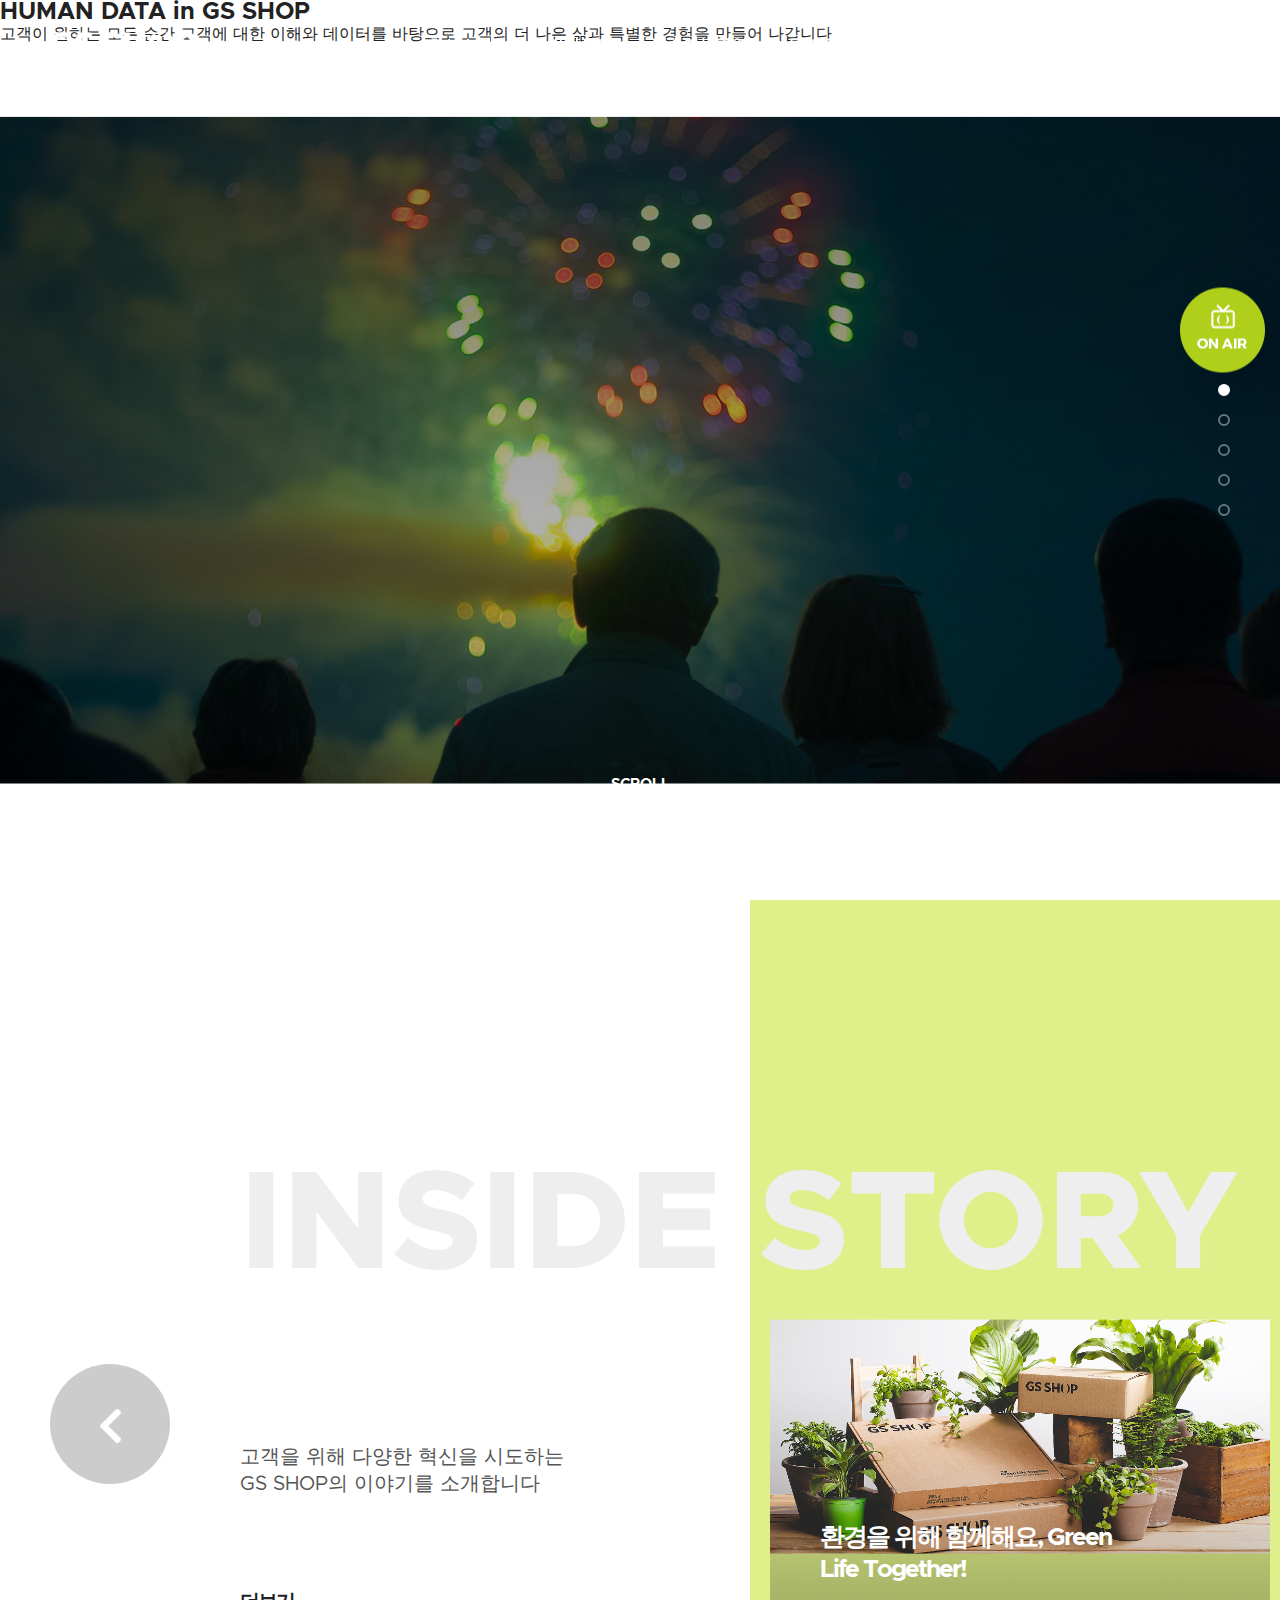
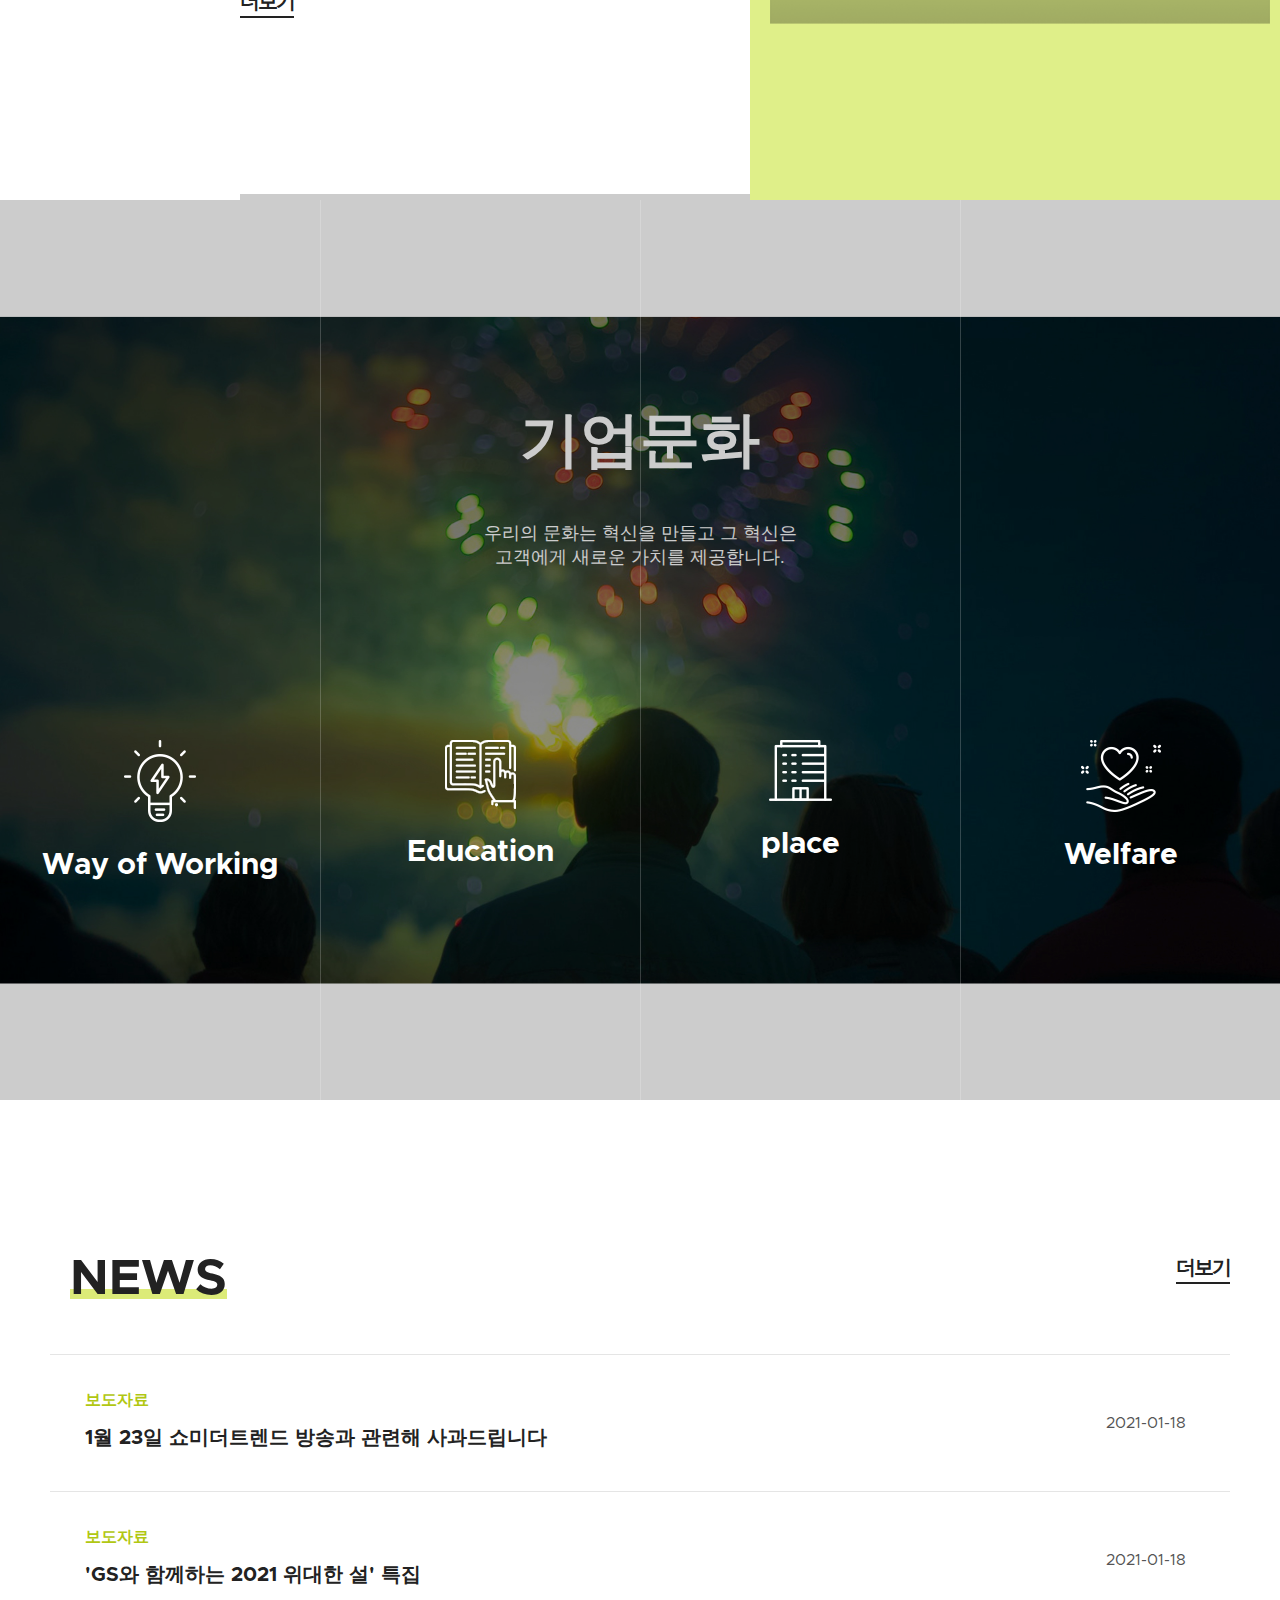
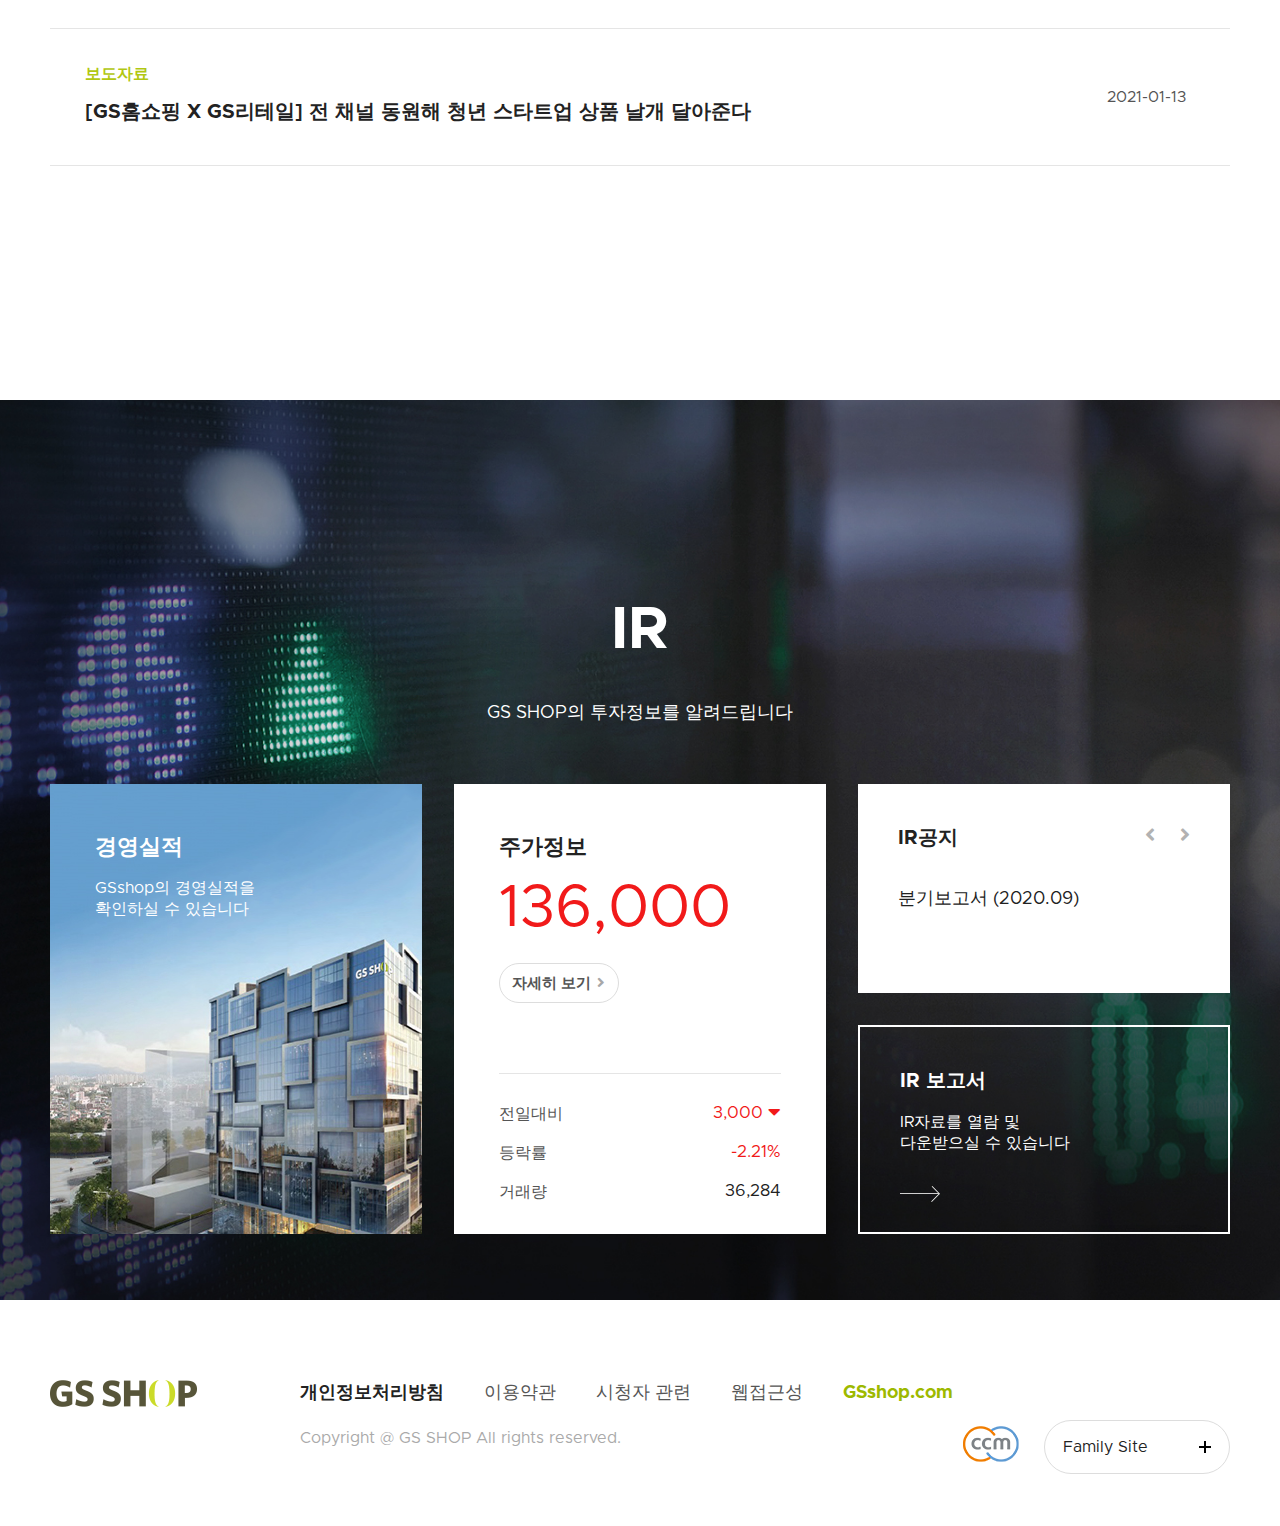
==== commit 126e6cdd: "main-visual text animation, edit main scroll event" ====
--- a/index.html
+++ b/index.html
@@ -146,7 +146,7 @@
         <video class="pc" autoplay muted loop poster="./img/main-visual-01.jpg">
           <source src="./video/main-video.mp4" />
         </video>
-        <div class="animation human">
+        <div id="animation" class="default">
           <h2>
             <em>HUMAN</em>
             <em>DATA</em>
@@ -161,7 +161,6 @@
         </div>
         <span>SCROLL</span>
       </section>
-
       <section id="main-story" class="page swipe">
         <h2>
           Designing Life Together
@@ -210,7 +209,6 @@
         </p>
         <div class="status"><span></span></div>
       </section>
-      
       <section id="main-culture" class="page">
         <video class="pc" autoplay muted loop poster="./img/main-visual-01.jpg">
           <source src="./video/main-culture.mp4" />
@@ -265,7 +263,6 @@
           </li>
         </ul>
       </section>
-      
       <section id="main-news" class="page">
         <div id="news-wrapper">
           <div>
@@ -306,7 +303,6 @@
           </ul>
         </div>
       </section>
-
       <section id="main-ir" class="page">
         <div class="title">
           <h2>IR</h2>
@@ -351,7 +347,7 @@
       </section>
     </main>
 
-    <footer id="footer">
+    <footer id="footer" class="page">
       <ul class="link">
         <li><a href="#">개인정보처리방침</a></li>
         <li><a href="#">이용약관</a></li>
@@ -396,26 +392,49 @@
 <script>
 'use strict';
 
+var timerSpeed = 2000; // main visual text event 몇 초 마다 반복하는지 설정
+
 // main page scroll event
-var numPage = $('#main > section.page').length;
+var numPage = $('.page').length;
 var pageNow = 0;
 var pagePrev = 0;
 var pageNext = 0;
 var scrollEvent = ('onmousewheel' in window) ? 'mousewheel' : 'DOMMouseScroll';
-var isBlocked = false;
-
-// pc에서 만 적용
+var isBlocked = false; // 스크롤 이벤트에 관련해서 튕겨낼 때 (디바운스 사용)
+
+
+// main visual text event
+setInterval(function() {
+  var state = $('#animation').attr('class');
+  switch (state) {
+    case 'default':
+      $('#animation').attr({class: 'human'});
+      break;
+    case 'human':
+      $('#animation').attr({class: 'data'});
+      break;
+    case 'data':
+      $('#animation').attr({class: 'gs'});
+      break;
+    case 'gs':
+      $('#animation').attr({class: 'default'});
+      break;
+  }
+}, timerSpeed);
+
+
+// 스크롤 이벤트는 pc에서 만 적용
 if($(window).width() > 1024) {
   showPage(1);
-  
+
   $('#page-indicator > li > a').on('click', function() {
     var index = $('#page-indicator > li').index($(this).parent());
     showPage(index + 1);
   });
-  
+
   window.addEventListener(scrollEvent, function(e) {
     e.preventDefault();
-    if (isBlocked === true) return false;
+    if (isBlocked === true) return false; // 두번째 부터 여기서 튕겨나감
     isBlocked = true;
     var delta = 0;
     if (scrollEvent === 'mousewheel') {
@@ -431,36 +450,8 @@
   }, {'passive': false});
 }
 
-$(window).on('resize', function() {
-  if($(window).width() > 1024) {
-  showPage(1);
-  
-  $('#page-indicator > li > a').on('click', function() {
-    var index = $('#page-indicator > li').index($(this).parent());
-    showPage(index + 1);
-  });
-  
-  window.addEventListener(scrollEvent, function(e) {
-    e.preventDefault();
-    if (isBlocked === true) return false;
-    isBlocked = true;
-    var delta = 0;
-    if (scrollEvent === 'mousewheel') {
-      delta = e.wheelDelta / -120;
-    } else {
-      delta = e.detail / 3;
-    }
-    if (delta > 0) {
-      showPage(pageNext);
-    } else if (delta < 0) {
-      showPage(pagePrev);
-    }
-  }, {'passive': false});
-}
-});
-
 function showPage(n) {
-  var scrollAmt = $('section.page:eq(' + (n - 1) + ')').offset().top;
+  var scrollAmt = $('.page:eq(' + (n - 1) + ')').offset().top;
   $('html').stop(true).animate({'scrollTop': scrollAmt}, 500, function() {
     isBlocked = false;
   });
@@ -469,6 +460,9 @@
   pageNow = n;
   pagePrev = (n <= 1) ? 1 : (n - 1);
   pageNext = (n >= numPage) ? numPage : (n + 1);
+
+  // footer가 보일 시 page indicator 숨겨주기
+  pageNow === numPage ? $('#page-indicator').addClass('on') : $('#page-indicator').removeClass('on');
 }
 
 
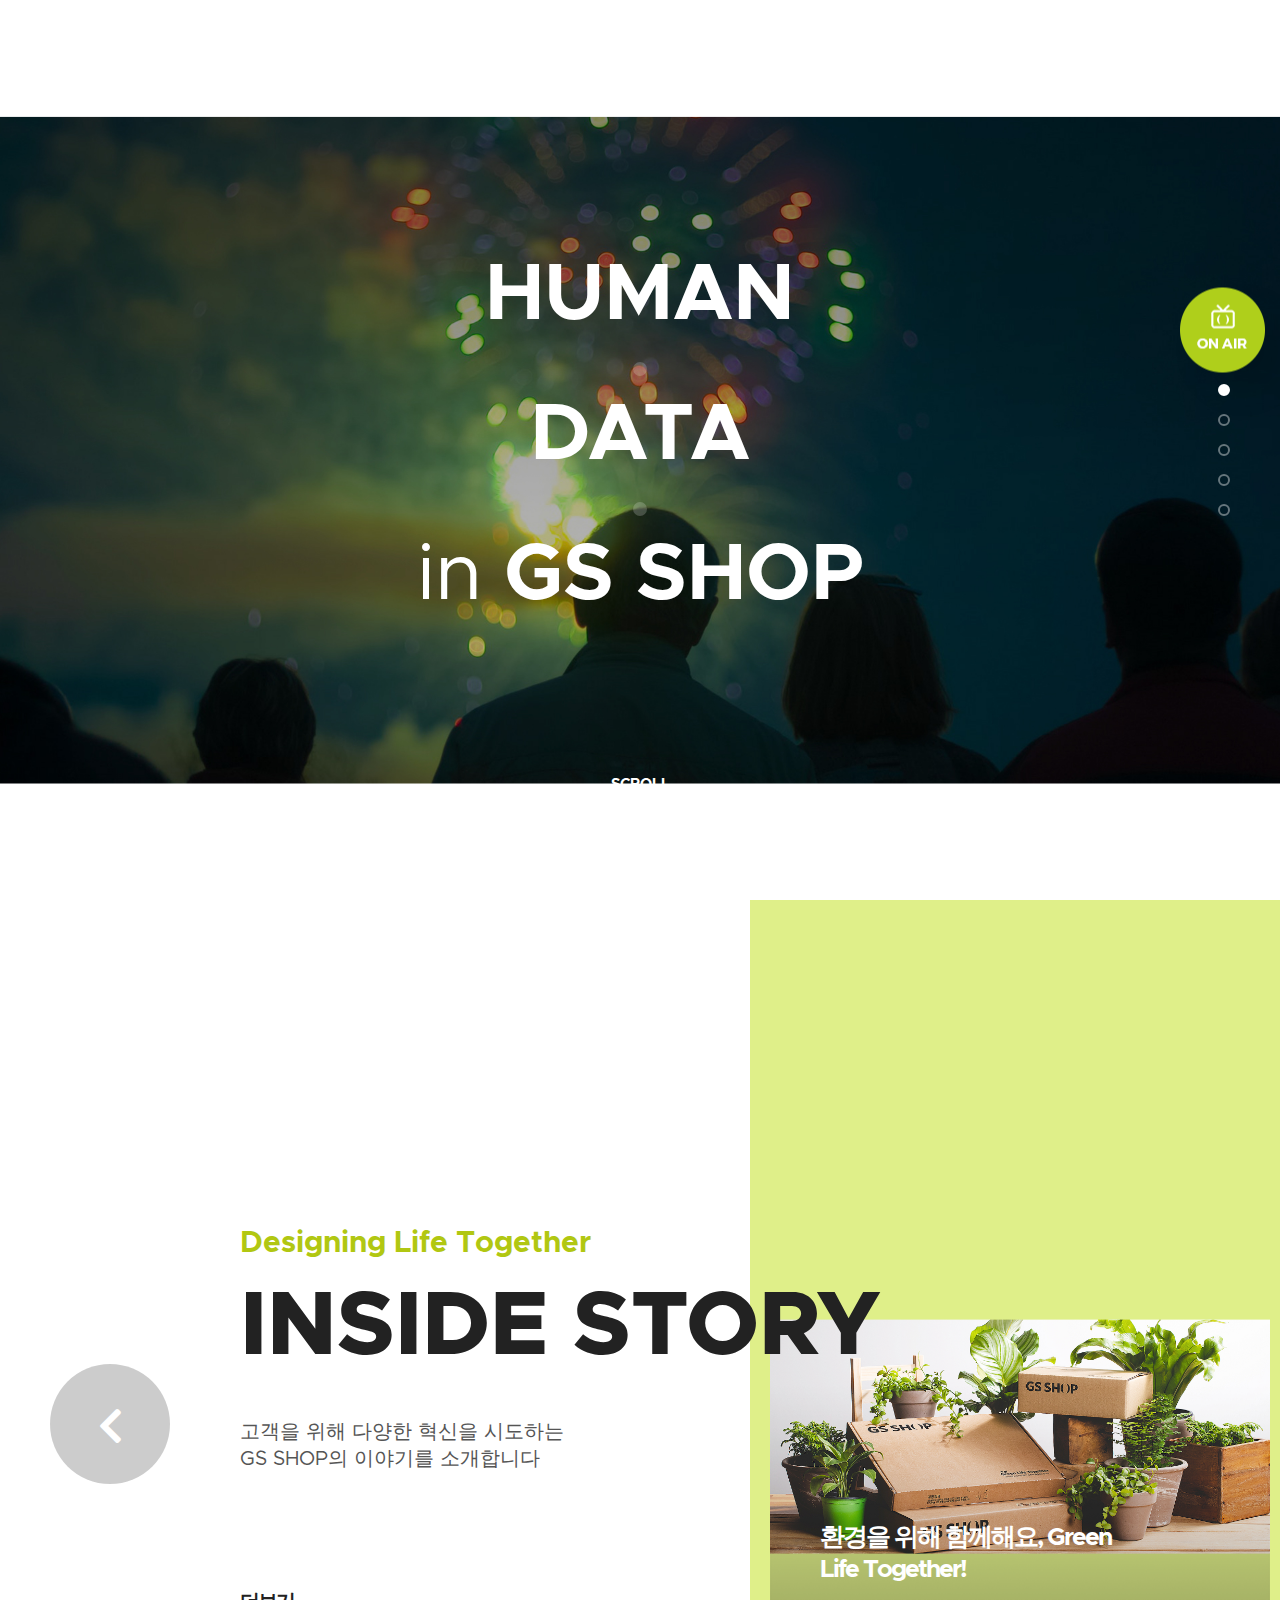
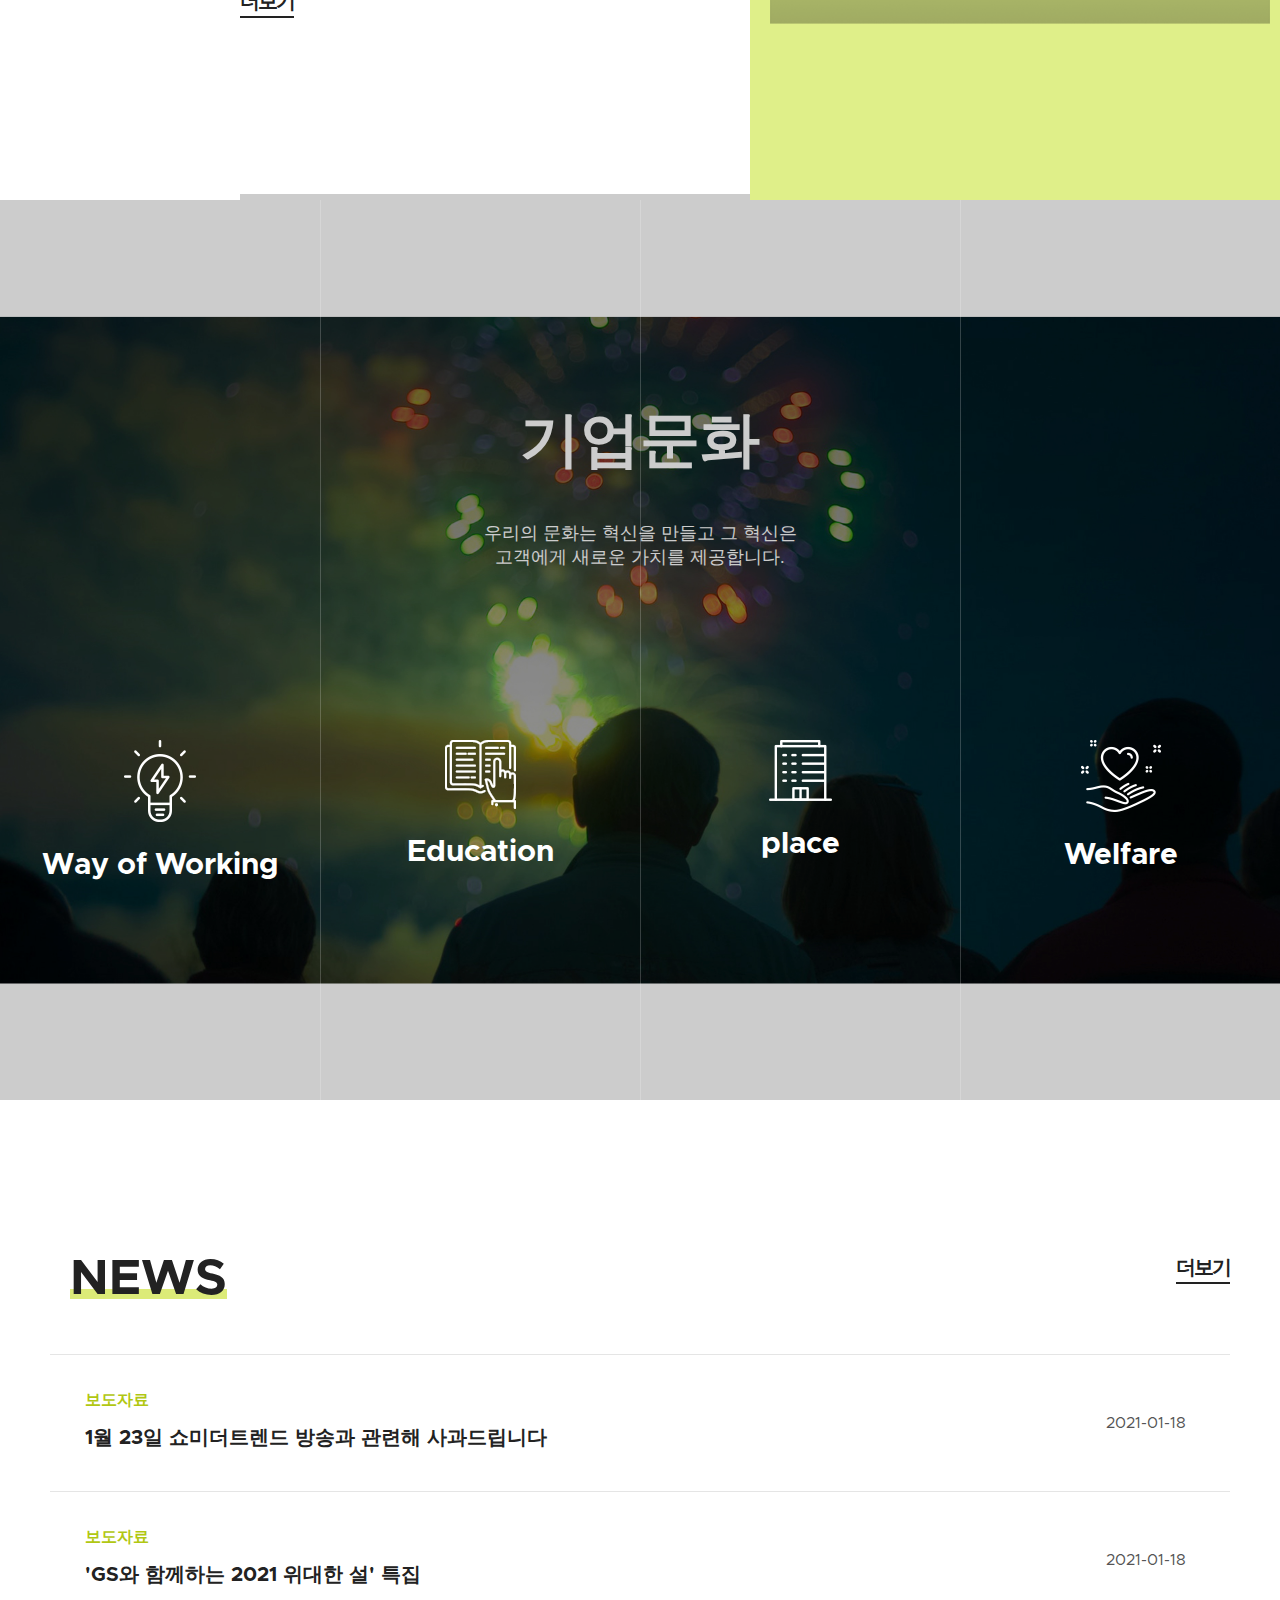
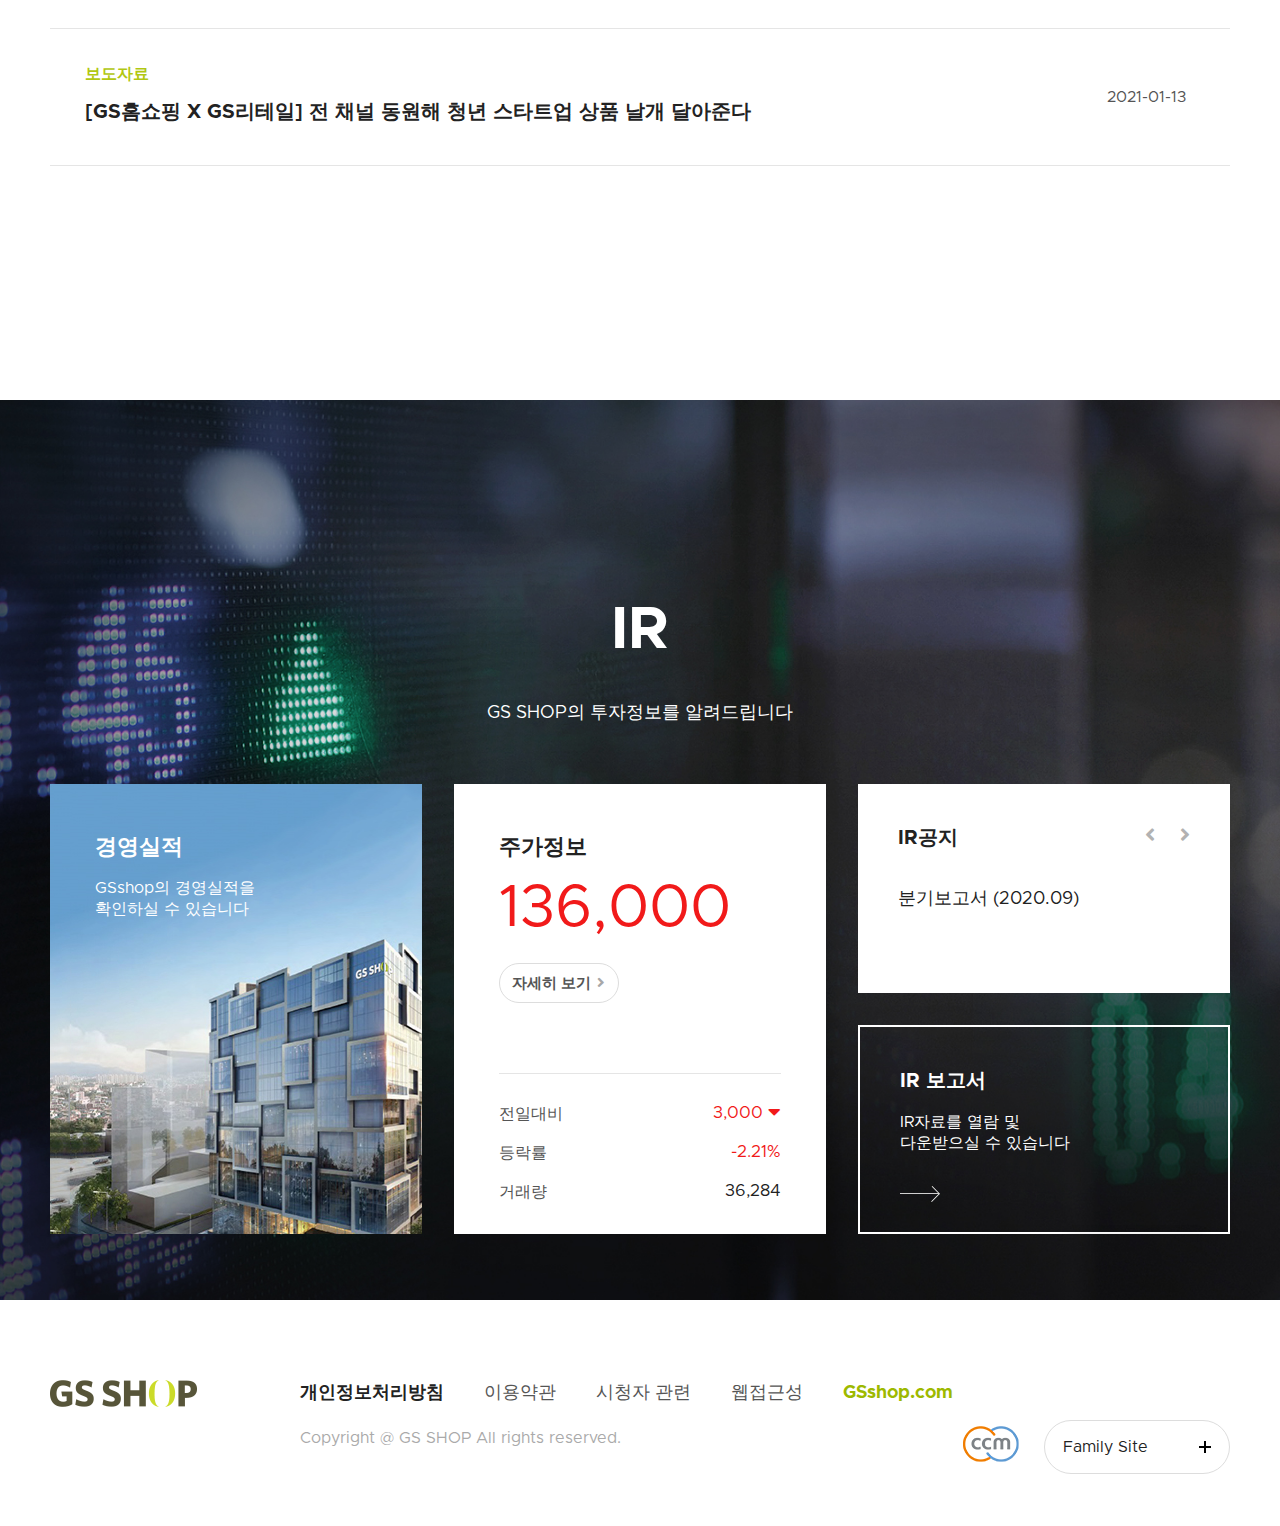
==== commit 2ba155bd: "header and indicator change by scroll" ====
--- a/index.html
+++ b/index.html
@@ -157,11 +157,11 @@
             <span>고객에 대한 이해와 데이터를 바탕으로</span>
             <span>고객의 더 나은 삶과 특별한 경험을 만들어 나갑니다</span>
           </p>
-          
         </div>
         <span>SCROLL</span>
+
       </section>
-      <section id="main-story" class="page swipe">
+      <section id="main-story" class="page">
         <h2>
           Designing Life Together
           <em>INSIDE STORY</em>
@@ -392,7 +392,7 @@
 <script>
 'use strict';
 
-var timerSpeed = 2000; // main visual text event 몇 초 마다 반복하는지 설정
+var timerSpeed = 2500; // main visual text event 몇 초 마다 반복하는지 설정
 
 // main page scroll event
 var numPage = $('.page').length;
@@ -404,23 +404,17 @@
 
 
 // main visual text event
-setInterval(function() {
-  var state = $('#animation').attr('class');
-  switch (state) {
-    case 'default':
-      $('#animation').attr({class: 'human'});
-      break;
-    case 'human':
-      $('#animation').attr({class: 'data'});
-      break;
-    case 'data':
-      $('#animation').attr({class: 'gs'});
-      break;
-    case 'gs':
-      $('#animation').attr({class: 'default'});
-      break;
-  }
-}, timerSpeed);
+setTimeout(function() {
+  setInterval(function() {
+    var state = $('#animation').attr('class');
+    switch (state) {
+      case 'default': $('#animation').attr({class: 'human'}); break;
+      case 'human': $('#animation').attr({class: 'data'}); break;
+      case 'data': $('#animation').attr({class: 'gs'}); break;
+      case 'gs': $('#animation').attr({class: 'default'}); break;
+    }
+  }, timerSpeed);
+}, 3000);
 
 
 // 스크롤 이벤트는 pc에서 만 적용
@@ -461,8 +455,21 @@
   pagePrev = (n <= 1) ? 1 : (n - 1);
   pageNext = (n >= numPage) ? numPage : (n + 1);
 
+  // 스크롤에 따라 header와 indicator 색상 변화
+  if(pageNow % 2) {
+    $('#header').attr({class: ''});
+    $('#page-indicator').attr({class: ''});
+  }
+  else {
+    $('#header').attr({class: 'dark'});
+    $('#page-indicator').attr({class: 'dark'});
+  }
   // footer가 보일 시 page indicator 숨겨주기
-  pageNow === numPage ? $('#page-indicator').addClass('on') : $('#page-indicator').removeClass('on');
+  if(pageNow === numPage) {
+    $('#header').addClass('dark footer'); 
+    $('#page-indicator').attr({class: 'on'});
+  }
+  else $('#page-indicator').removeClass('on');
 }
 
 
@@ -500,7 +507,6 @@
     slideNext = (n === numSlide) ? 2 : n + 1;
   }
 }
-
 </script>
 </body>
 </html>--- a/css/style-pc.css
+++ b/css/style-pc.css
@@ -95,32 +95,33 @@
 body.main #main > section {height: 100vh;}
 body.main #main > .btn-onair {position: fixed; right: 15px; top: 50%; width: 85px; height: 85px; transform: translate(0, calc(-50% - 120px)); z-index: 1000; border-radius: 50%; box-shadow: 20px 20px 30px 0 rgb(0 0 0 / 10%);}
 body.main #main > .btn-onair > img {width: 100%;}
-body.main #main > ul.indicator {position: fixed; right: 50px; top: 50%; transform: translate(0, -50%); z-index: 1000;}
-body.main #main > ul.indicator > li + li {margin-top: 18px;}
-body.main #main > ul.indicator > li > a {display: block; width: 12px; height: 12px; text-indent: -9999px; overflow: hidden; border: 2px solid #ffffff; border-radius: 50%; box-sizing: border-box; opacity: 0.4;}
-body.main #main > ul.indicator > li.on > a {background: #ffffff; opacity: 1;}
-body.main #main > ul.indicator.dark > li > a {border-color: #333333;}
-body.main #main > ul.indicator.dark > li.on > a {background: #333333;}
+body.main #main > #page-indicator {position: fixed; right: 50px; top: 50%; transform: translate(0, -50%); z-index: 1000; transition: 0.3s;}
+body.main #main > #page-indicator > li + li {margin-top: 18px;}
+body.main #main > #page-indicator > li > a {display: block; width: 12px; height: 12px; text-indent: -9999px; overflow: hidden; border: 2px solid #ffffff; border-radius: 50%; box-sizing: border-box; opacity: 0.4;}
+body.main #main > #page-indicator > li.on > a {background: #ffffff; opacity: 1;}
+body.main #main > #page-indicator.dark > li > a {border-color: #333333;}
+body.main #main > #page-indicator.dark > li.on > a {background: #333333;}
+body.main #main > #page-indicator.on {transform: translate(66px, -50%);}
 
 #main-visual {position: relative; overflow: hidden; min-height: 750px;}
-#main-visual > div.animation {position: absolute; left: 50%; top: 50%; transform: translate(-50%, -50%); width: 500px; color: rgba(255, 255, 255, 0.2);}
-#main-visual > div.animation > h2 {font-size: 80px; font-weight: 700; text-align: center; margin-bottom: 30px;}
-#main-visual > div.animation > h2 > em {position: relative ;}
-#main-visual > div.animation > h2 > em + em {display: block; margin-top: 60px;}
-#main-visual > div.animation > h2 > em + em::before {content: ''; position: absolute; left: 50%; top: -50%; transform: translate(-50%, 50%); width: 14px; height: 14px; border-radius: 50%; background: rgba(255, 255, 255, 0.2);}
-#main-visual > div.animation > h2 > em > span {font-weight: 400;}
-#main-visual > div.animation > p {position: relative;}
-#main-visual > div.animation > p > span {position: absolute; font-size: 20px; color: #ffffff;display: none; width: 100%; text-align: center;}
-
-#main-visual > div.animation.default {color: #ffffff;}
-#main-visual > div.animation.human > h2 > em:first-child {color: #ffffff}
-#main-visual > div.animation.human > p > span:first-child {display: block;}
-#main-visual > div.animation.data > h2 > em:nth-child(2) {color: #ffffff}
-#main-visual > div.animation.data > p > span:nth-child(2) {display: block;}
-#main-visual > div.animation.gs > h2 > em:nth-child(3) {color: #ffffff}
-#main-visual > div.animation.gs > p > span:nth-child(3) {display: block;}
+#main-visual #animation {position: absolute; left: 50%; top: 50%; transform: translate(-50%, -50%); width: 500px; color: rgba(255, 255, 255, 0.2);}
+#main-visual #animation > h2 {font-size: 80px; font-weight: 700; text-align: center; margin-bottom: 30px;}
+#main-visual #animation > h2 > em {position: relative ;}
+#main-visual #animation > h2 > em + em {display: block; margin-top: 60px;}
+#main-visual #animation > h2 > em + em::before {content: ''; position: absolute; left: 50%; top: -50%; transform: translate(-50%, 50%); width: 14px; height: 14px; border-radius: 50%; background: rgba(255, 255, 255, 0.2);}
+#main-visual #animation > h2 > em > span {font-weight: 400;}
+#main-visual #animation > p {position: relative;}
+#main-visual #animation > p > span {position: absolute; font-size: 20px; color: #ffffff; display: none; width: 100%; text-align: center; animation: main-visual-effect 0.2s ease-in;}
+
+#main-visual #animation.default {color: #ffffff;}
+#main-visual #animation.human > h2 > em:first-child {color: #ffffff}
+#main-visual #animation.human > p > span:first-child {display: block;}
+#main-visual #animation.data > h2 > em:nth-child(2) {color: #ffffff}
+#main-visual #animation.data > p > span:nth-child(2) {display: block;}
+#main-visual #animation.gs > h2 > em:nth-child(3) {color: #ffffff}
+#main-visual #animation.gs > p > span:nth-child(3) {display: block;}
 #main-visual > span {position: absolute; left: 50%; bottom: 60px; transform: translate(-50%, 0); font-size: 15px;  font-weight: 700; color: #ffffff; }
-#main-visual > span::before {content: ''; position: absolute; left: 50%; top: 50%; width: 4px; height: 4px; border-radius: 50px; background: #ffffff;animation: scroll-effect 0.5s linear 0s infinite alternate forwards;}
+#main-visual > span::before {content: ''; position: absolute; left: 50%; top: 50%; width: 4px; height: 4px; border-radius: 50px; background: #ffffff; animation: scroll-effect 0.5s linear 0s infinite alternate forwards;}
 #main-visual > span::after {content: ''; display: block; width: 24px; height: 38px; border: 2px solid #ffffff; border-radius: 30px; box-sizing: border-box; margin: 10px auto 0;}
 
 #main-story {position: relative; overflow: hidden;}
@@ -500,6 +501,11 @@
   100% {transform: translate(-50%, calc(-50% + 12px));}
 }
 
+@keyframes main-visual-effect {
+  0% {opacity: 0; transform: translate(0, 150%);}
+  100% {opacity: 1; transform: none;}
+}
+
 
 
 
